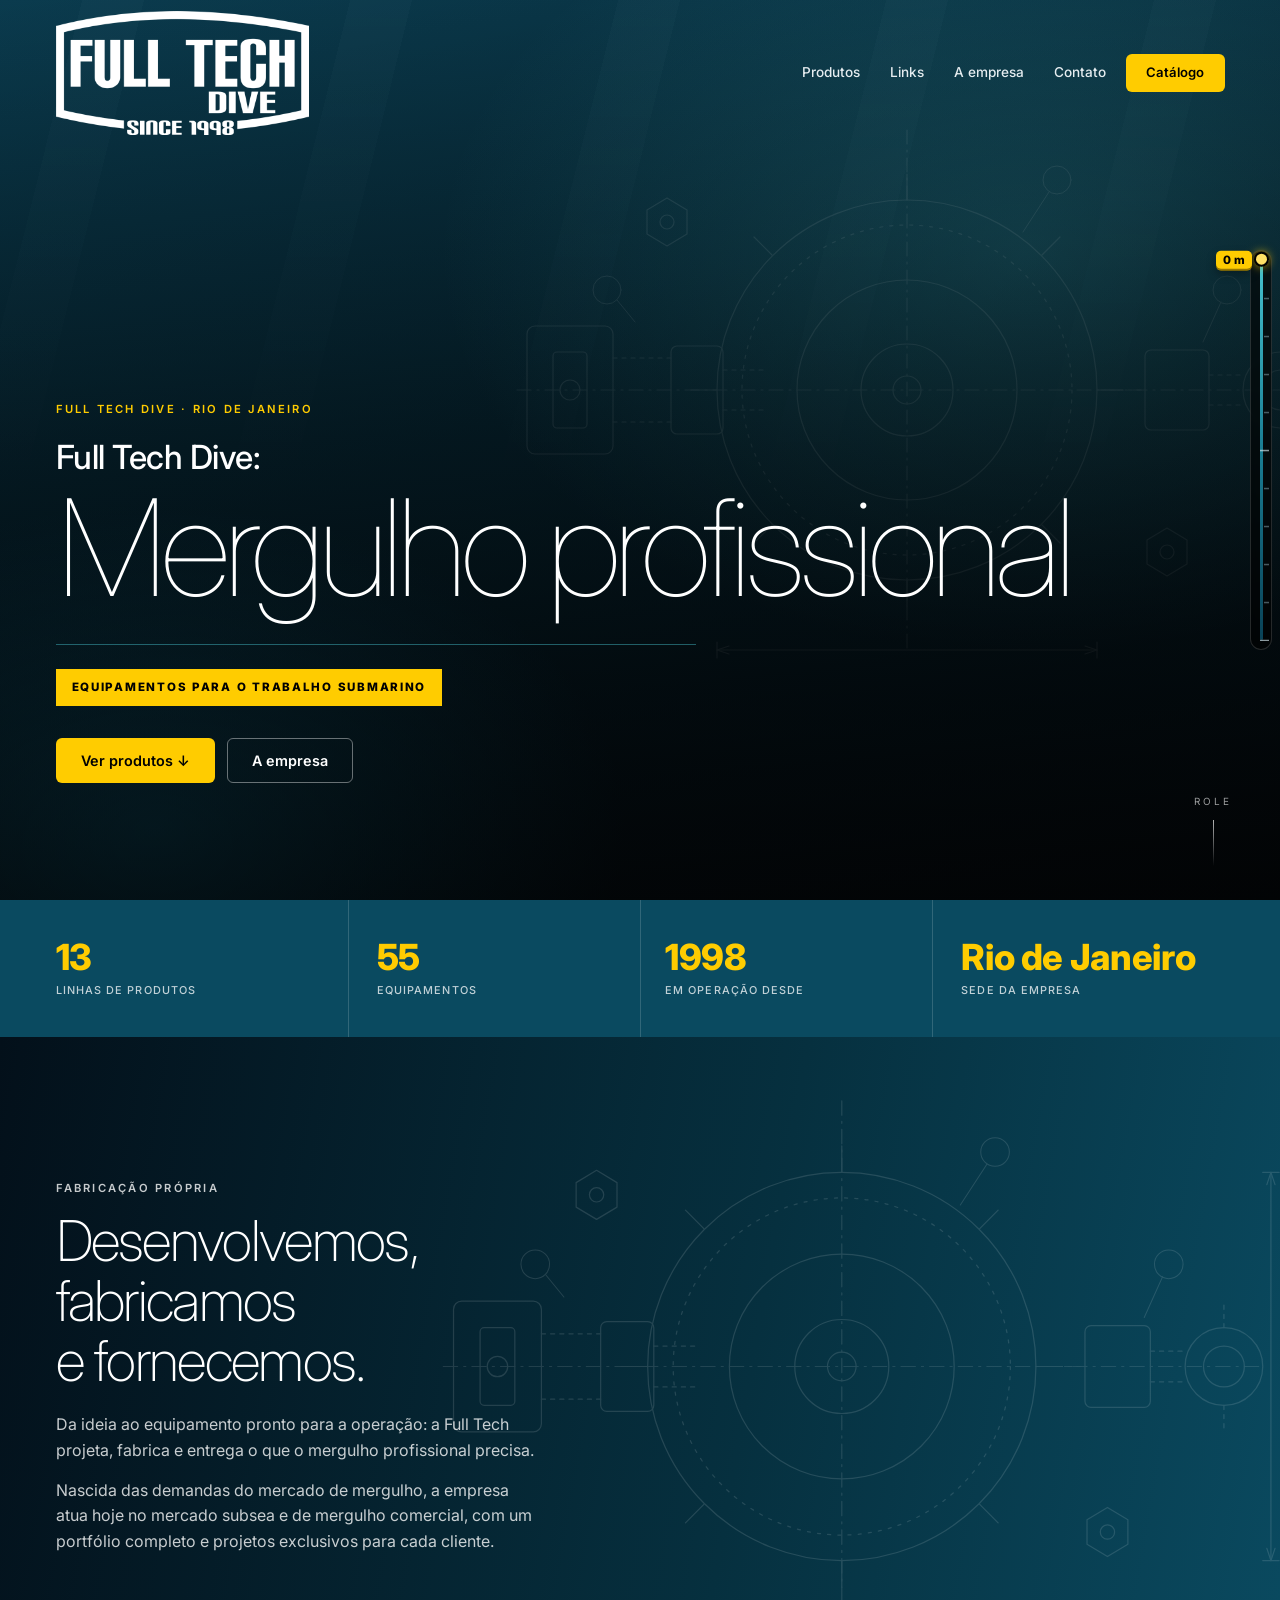
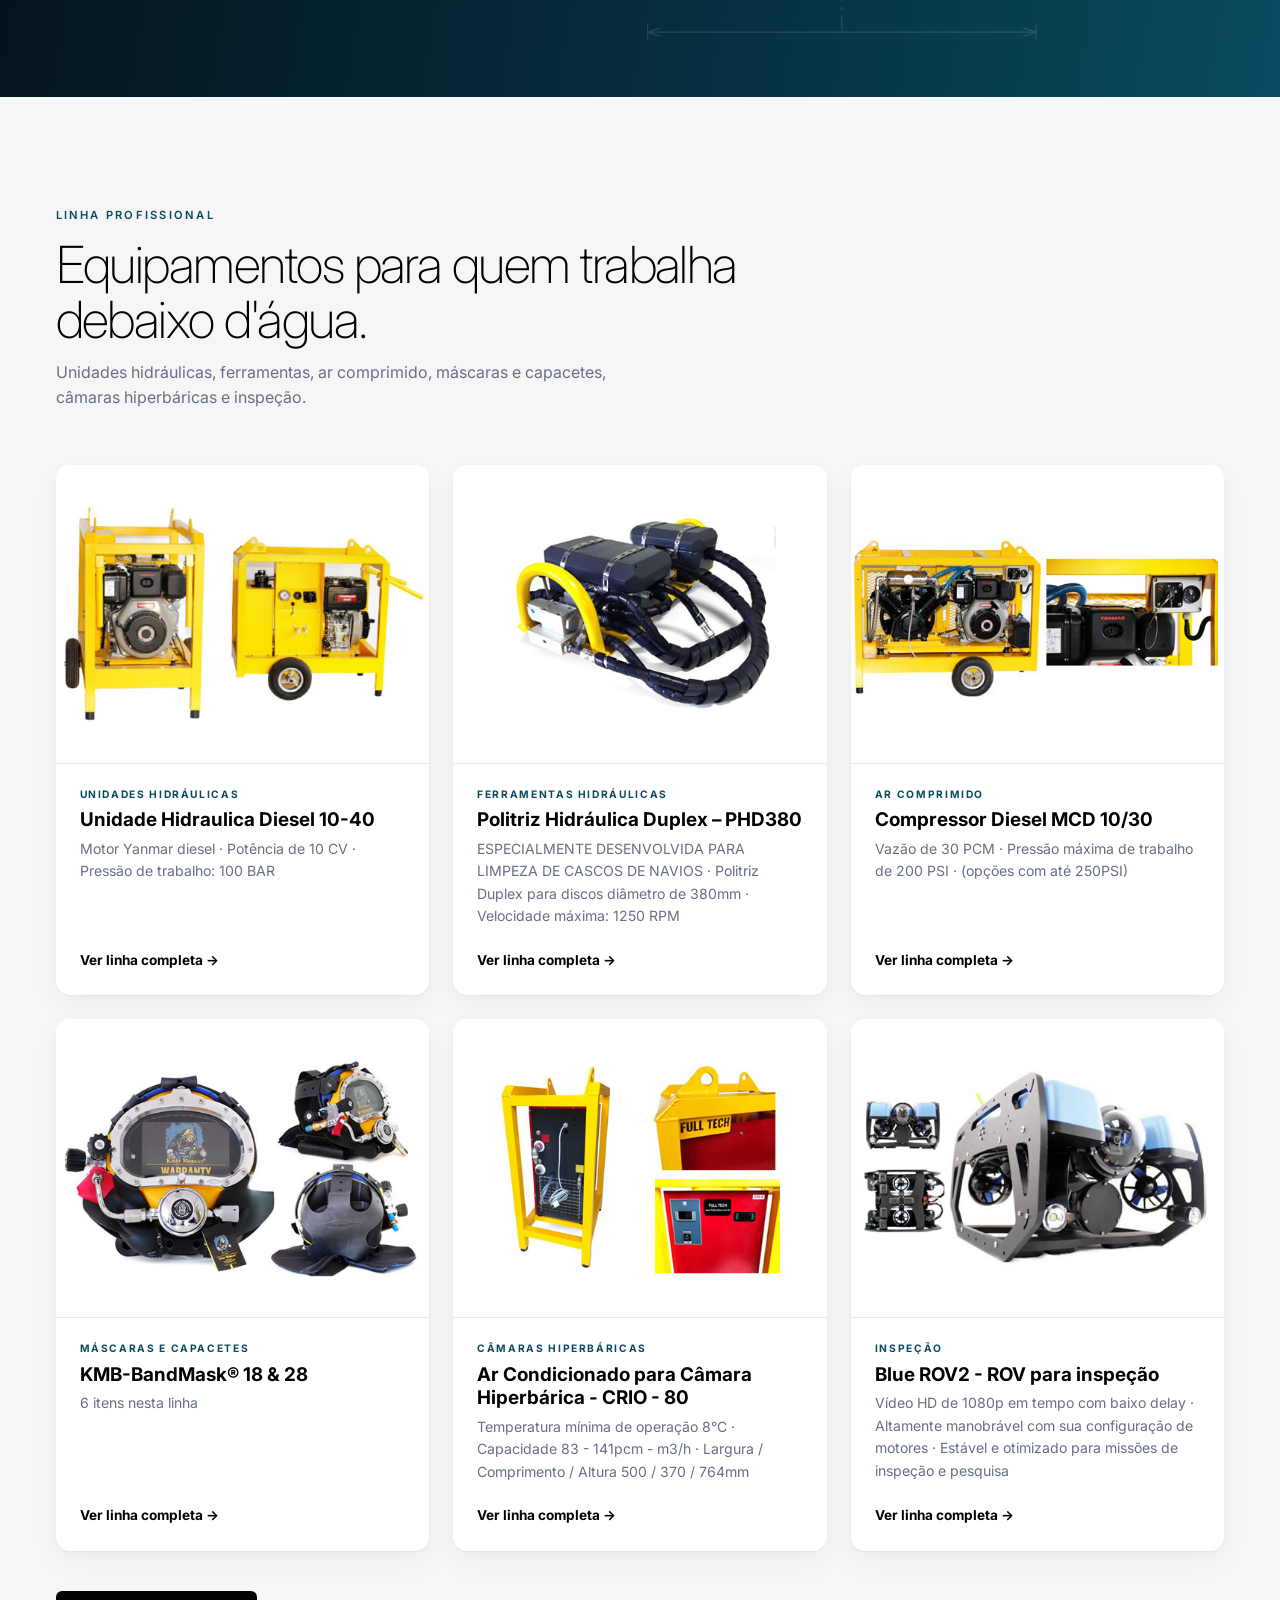
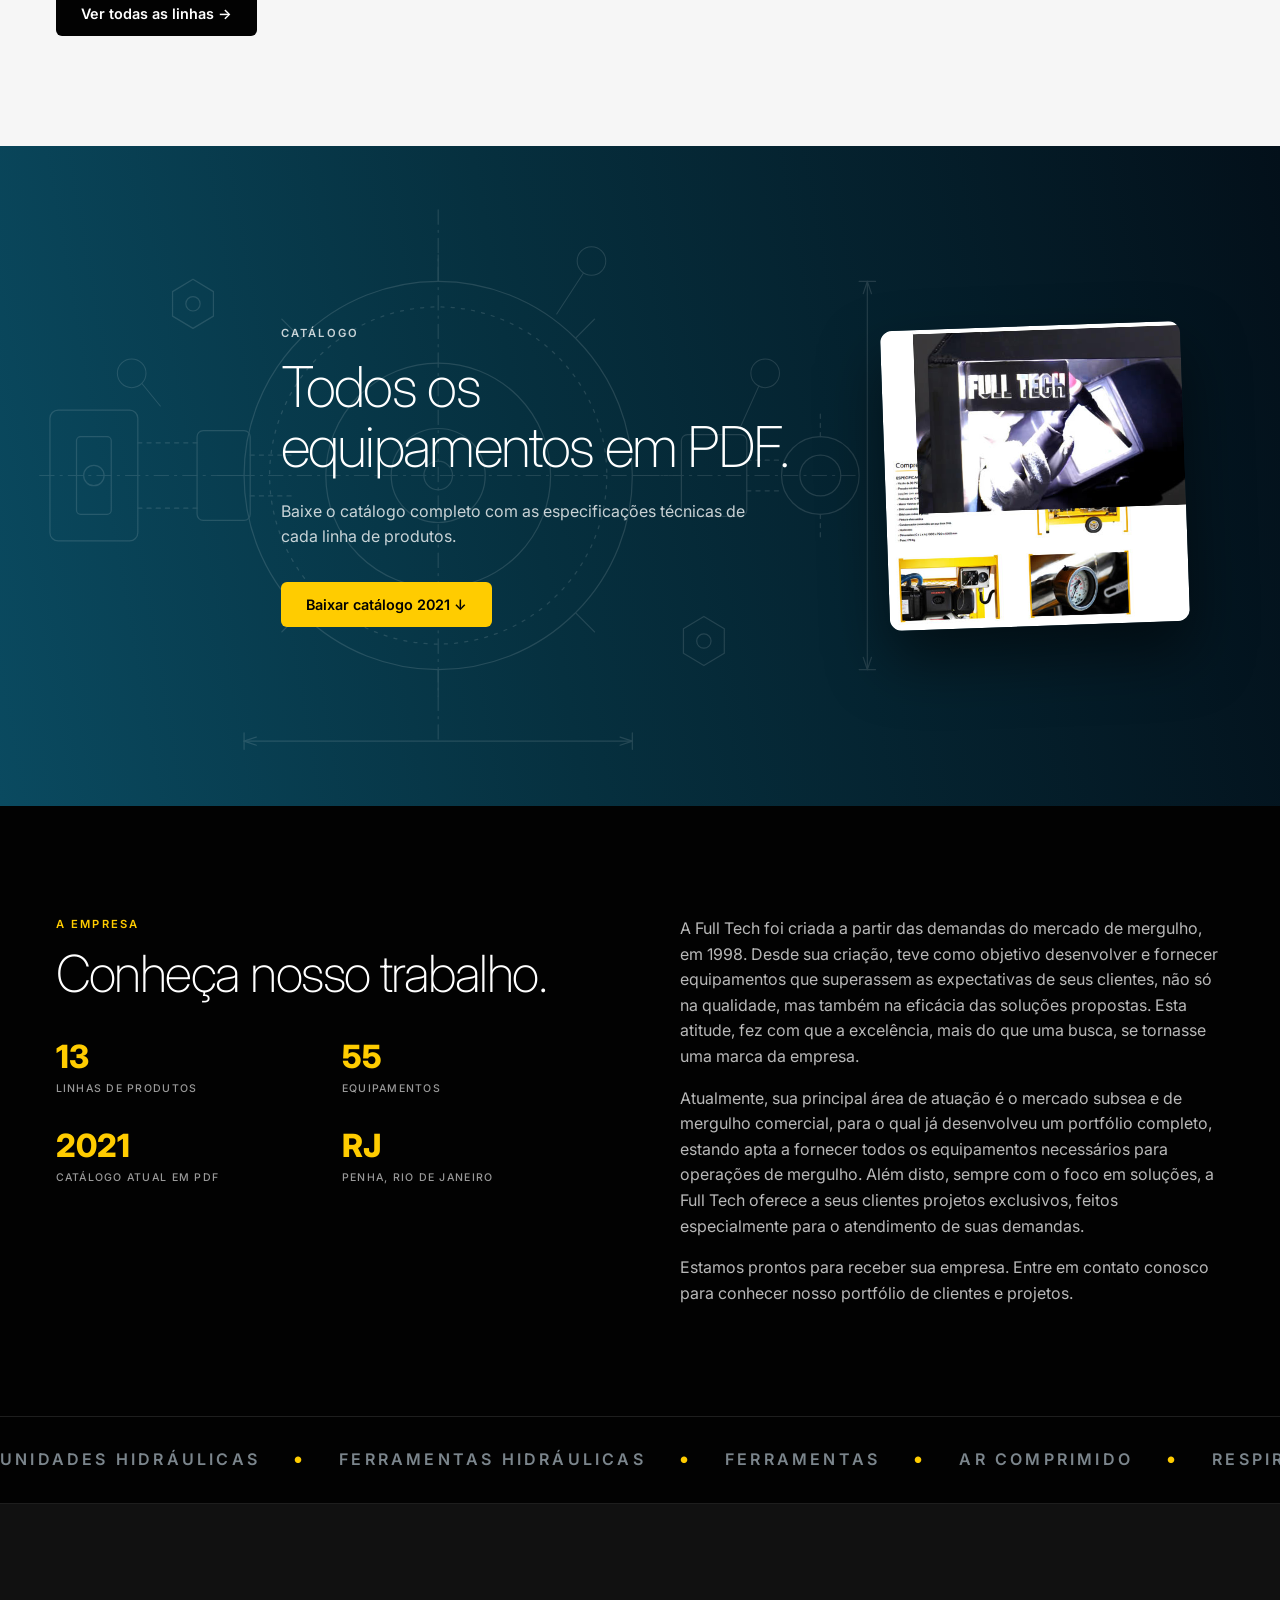
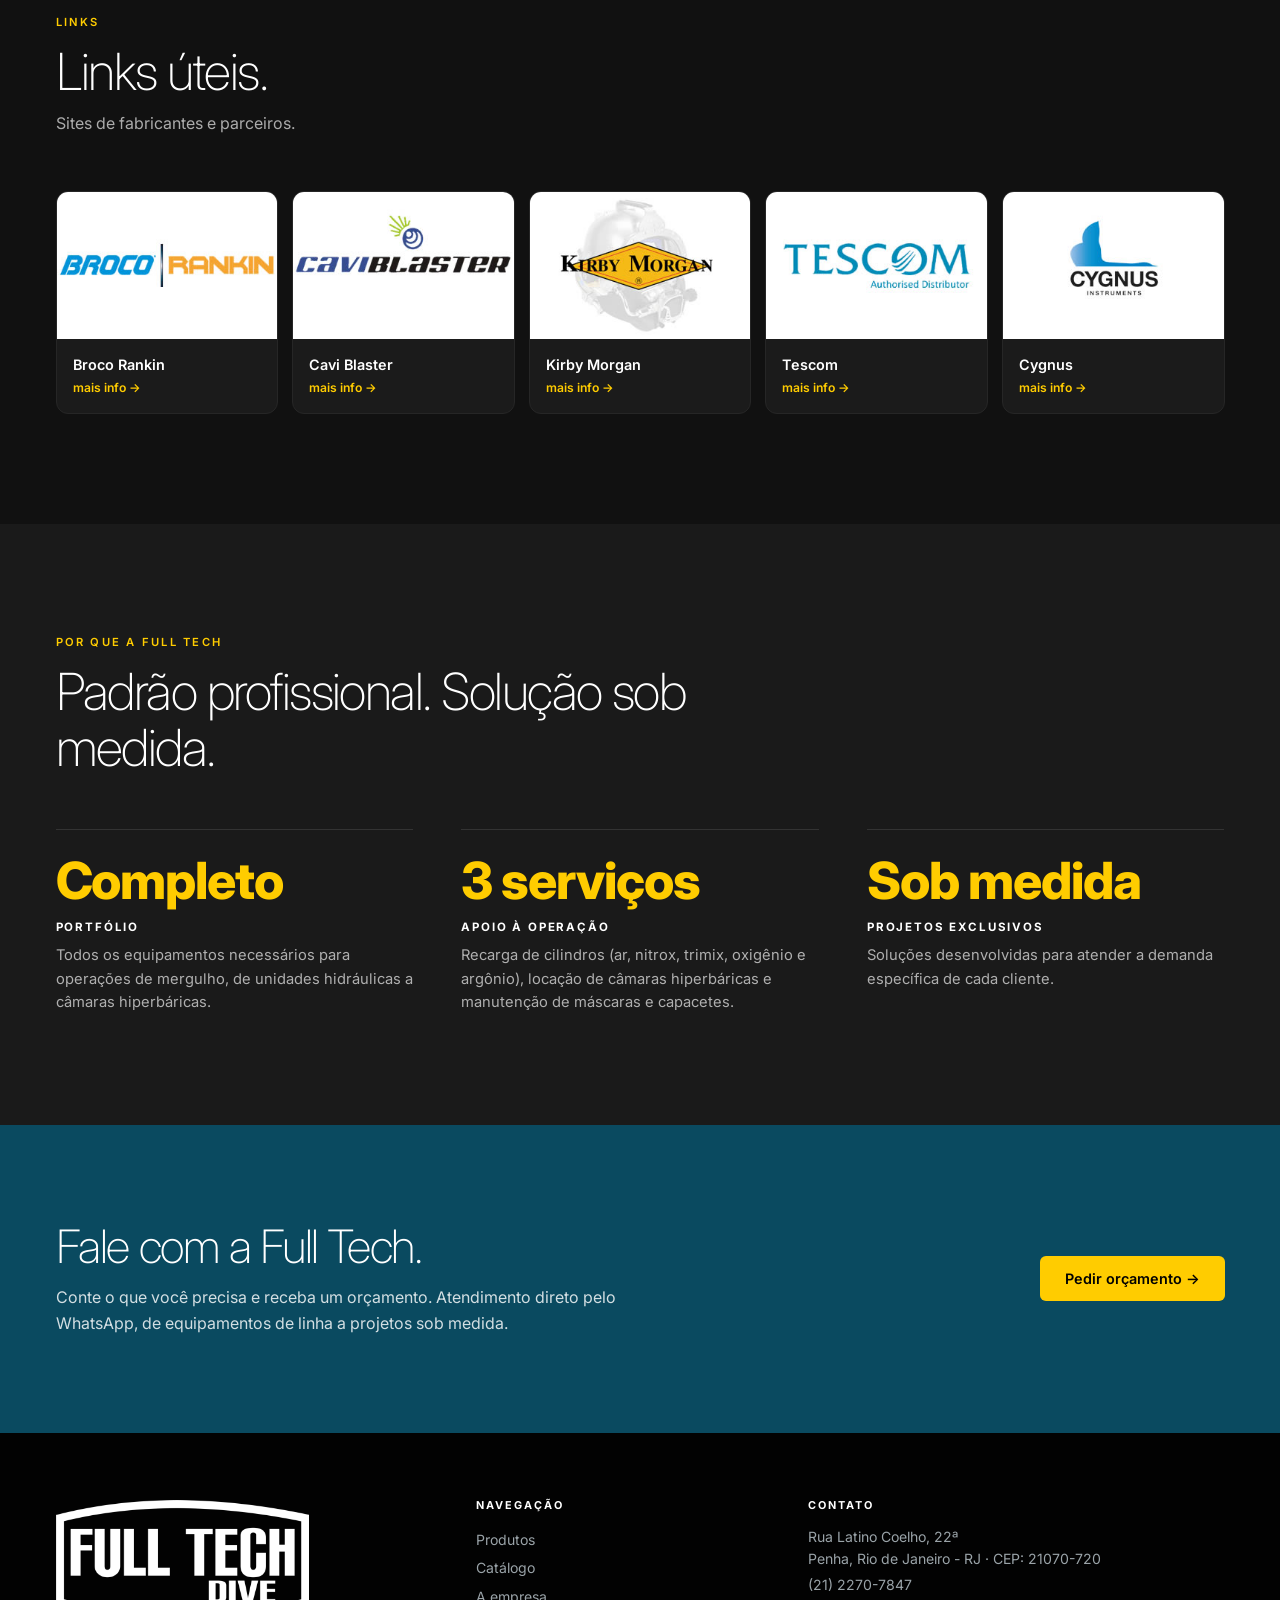
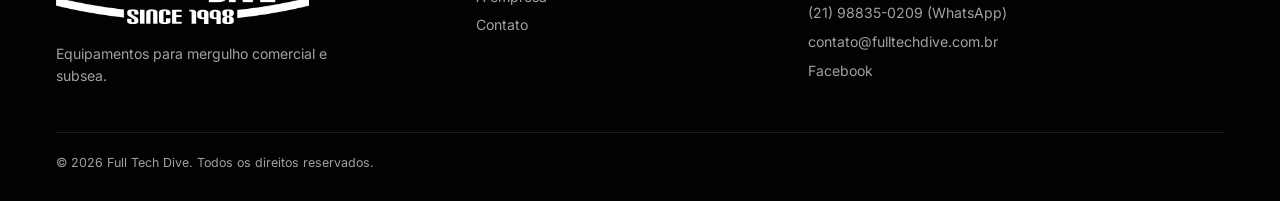
==== index.html @ 2d885dbe "Logo maior no celular e textos da empresa fiéis ao site original Co-Authored-By: Claude Sonnet 5.5 <" ====
<!doctype html>
<html lang="pt-BR">
<head>
<meta charset="utf-8">
<meta name="viewport" content="width=device-width, initial-scale=1">
<title>Full Tech Dive | Equipamentos para mergulho profissional</title>
<meta name="description" content="Full Tech Dive: desenvolvemos, fabricamos e fornecemos equipamentos para mergulho comercial e subsea. Unidades hidráulicas, câmaras hiperbáricas, máscaras, capacetes e mais. Rio de Janeiro.">
<link rel="icon" href="assets/img/favicon.ico">
<link rel="preconnect" href="https://fonts.googleapis.com">
<link rel="preconnect" href="https://fonts.gstatic.com" crossorigin>
<link href="https://fonts.googleapis.com/css2?family=Barlow+Condensed:wght@800&family=Inter:wght@100;200;400;500;600;700;800&display=swap" rel="stylesheet">
<link rel="stylesheet" href="assets/home2.css?v=6">
</head>
<body>

<header class="nav">
  <div class="container nav__in">
    <a class="logo" href="index.html" aria-label="Full Tech Dive - início">
      <img class="logo__img" src="assets/img/site/logo.png?v=2" alt="Full Tech Dive" width="800" height="392">
    </a>
    <nav class="nav__links" aria-label="Principal">
      <a href="produtos.html">Produtos</a>
      <a href="#links">Links</a>
      <a href="#empresa">A empresa</a>
      <a href="contato.html">Contato</a>
    </nav>
    <div class="nav__act">
      <a class="btn btn--y" href="catalogos.html">Catálogo</a>
      <button class="burger" aria-label="Abrir menu" aria-expanded="false" aria-controls="menu"><span></span><span></span><span></span></button>
    </div>
  </div>
  <nav class="nav__menu" id="menu" aria-label="Menu">
    <a href="produtos.html">Produtos</a>
    <a href="#links">Links</a>
    <a href="#empresa">A empresa</a>
    <a href="contato.html">Contato</a>
  </nav>
</header>

<main>
  <!-- HERO. Para usar foto ou vídeo: colocar <video>/<img> com class="hero__media" dentro de .hero__bg -->
  <section class="hero">
    <div class="hero__bg"></div>
    <div class="hero__ov"></div>
    <div class="hero__c">
      <p class="eyebrow">Full Tech Dive · Rio de Janeiro</p>
      <h1><span class="h1-a">Full Tech Dive:</span><span class="h1-b">Mergulho profissional</span></h1>
      <hr class="hero__rule">
      <p class="tagline">Equipamentos para o trabalho submarino</p>
      <div class="hero__btns">
        <a class="btn btn--y" href="#produtos">Ver produtos ↓</a>
        <a class="btn btn--o" href="#empresa">A empresa</a>
      </div>
    </div>
    <div class="hero__scroll" aria-hidden="true">ROLE</div>
  </section>

  <!-- NÚMEROS -->
  <div class="stats">
    <ul class="container stats__g">
      <li><strong data-fact="cats">13</strong><span>Linhas de produtos</span></li>
      <li><strong data-fact="prods">55</strong><span>Equipamentos</span></li>
      <li><strong>1998</strong><span>Em operação desde</span></li>
      <li><strong>Rio de Janeiro</strong><span>Sede da empresa</span></li>
    </ul>
  </div>

  <!-- FABRICAÇÃO PRÓPRIA -->
  <section class="feat">
    <div class="feat__bg"></div>
    <div class="container">
      <div class="feat__in">
        <p class="eyebrow eyebrow--y">Fabricação própria</p>
        <h2 class="big">Desenvolvemos, fabricamos e fornecemos.</h2>
        <p>Da ideia ao equipamento pronto para a operação: a Full Tech projeta, fabrica e entrega o que o mergulho profissional precisa.</p>
        <p>Nascida das demandas do mercado de mergulho, a empresa atua hoje no mercado subsea e de mergulho comercial, com um portfólio completo e projetos exclusivos para cada cliente.</p>
      </div>
    </div>
  </section>

  <!-- PRODUTOS -->
  <section class="sec" id="produtos">
    <div class="container">
      <header class="s-head">
        <p class="eyebrow">Linha profissional</p>
        <h2>Equipamentos para quem trabalha debaixo d'água.</h2>
        <p class="s-sub">Unidades hidráulicas, ferramentas, ar comprimido, máscaras e capacetes, câmaras hiperbáricas e inspeção.</p>
      </header>
      <ul class="p-grid" id="p-grid"></ul>
      <p class="p-more"><a class="btn btn--dark" href="produtos.html">Ver todas as linhas →</a></p>
    </div>
  </section>

  <!-- CATÁLOGOS -->
  <section class="feat feat--r feat--cat">
    <div class="feat__bg"></div>
    <div class="container">
      <div class="feat__in">
        <p class="eyebrow eyebrow--y">Catálogo</p>
        <h2 class="big">Todos os equipamentos em PDF.</h2>
        <p>Baixe o catálogo completo com as especificações técnicas de cada linha de produtos.</p>
        <div class="feat__btns">
          <a class="btn btn--y" href="catalogos.html" data-latest-doc data-label="Baixar catálogo">Baixar catálogo</a>
        </div>
      </div>
      <div class="feat__cover"><img src="assets/img/site/catalogoft.jpg" alt="Capa do catálogo Full Tech" loading="lazy"></div>
    </div>
  </section>

  <!-- EMPRESA -->
  <section class="sec dark" id="empresa">
    <div class="container about">
      <div>
        <p class="eyebrow eyebrow--y">A empresa</p>
        <h2>Conheça nosso trabalho.</h2>
        <div class="about__stats">
          <div><strong data-fact="cats">13</strong><span>Linhas de produtos</span></div>
          <div><strong data-fact="prods">55</strong><span>Equipamentos</span></div>
          <div><strong>2021</strong><span>Catálogo atual em PDF</span></div>
          <div><strong>RJ</strong><span>Penha, Rio de Janeiro</span></div>
        </div>
      </div>
      <div class="about__t">
        <p>A Full Tech foi criada a partir das demandas do mercado de mergulho, em 1998. Desde sua criação, teve como objetivo desenvolver e fornecer equipamentos que superassem as expectativas de seus clientes, não só na qualidade, mas também na eficácia das soluções propostas. Esta atitude, fez com que a excelência, mais do que uma busca, se tornasse uma marca da empresa.</p>
        <p>Atualmente, sua principal área de atuação é o mercado subsea e de mergulho comercial, para o qual já desenvolveu um portfólio completo, estando apta a fornecer todos os equipamentos necessários para operações de mergulho. Além disto, sempre com o foco em soluções, a Full Tech oferece a seus clientes projetos exclusivos, feitos especialmente para o atendimento de suas demandas.</p>
        <p>Estamos prontos para receber sua empresa. Entre em contato conosco para conhecer nosso portfólio de clientes e projetos.</p>
      </div>
    </div>
  </section>

  <section class="marq" id="marq" aria-hidden="true"></section>

  <!-- LINKS (como no site atual; trocar as imagens pelas logos quando o cliente enviar) -->
  <section class="sec s-brands" id="links">
    <div class="container">
      <header class="s-head">
        <p class="eyebrow eyebrow--y">Links</p>
        <h2>Links úteis.</h2>
        <p class="s-sub">Sites de fabricantes e parceiros.</p>
      </header>
      <div class="brands">
        <a class="brand" href="https://www.broco-rankin.com/" target="_blank" rel="noopener"><img src="assets/img/site/links02.jpg" alt="" loading="lazy"><span>Broco Rankin</span><small>mais info →</small></a>
        <a class="brand" href="https://pt.caviblaster.com/" target="_blank" rel="noopener"><img src="assets/img/site/links05.jpg" alt="" loading="lazy"><span>Cavi Blaster</span><small>mais info →</small></a>
        <a class="brand" href="http://www.kirbymorgan.com/products/helmets" target="_blank" rel="noopener"><img src="assets/img/site/links01.jpg" alt="" loading="lazy"><span>Kirby Morgan</span><small>mais info →</small></a>
        <a class="brand" href="https://www.emerson.com/en-us/catalog/valves-actuators-regulators/regulators" target="_blank" rel="noopener"><img src="assets/img/site/links04.jpg" alt="" loading="lazy"><span>Tescom</span><small>mais info →</small></a>
        <a class="brand" href="https://www.cygnus-instruments.com/us/" target="_blank" rel="noopener"><img src="assets/img/site/links03.jpg" alt="" loading="lazy"><span>Cygnus</span><small>mais info →</small></a>
      </div>
    </div>
  </section>
  <!-- POR QUE -->
  <section class="sec s-why">
    <div class="container">
      <header class="s-head">
        <p class="eyebrow eyebrow--y">Por que a Full Tech</p>
        <h2>Padrão profissional. Solução sob medida.</h2>
      </header>
      <ul class="why">
        <li><strong>Completo</strong><h3>Portfólio</h3><p>Todos os equipamentos necessários para operações de mergulho, de unidades hidráulicas a câmaras hiperbáricas.</p></li>
        <li><strong>3 serviços</strong><h3>Apoio à operação</h3><p>Recarga de cilindros (ar, nitrox, trimix, oxigênio e argônio), locação de câmaras hiperbáricas e manutenção de máscaras e capacetes.</p></li>
        <li><strong>Sob medida</strong><h3>Projetos exclusivos</h3><p>Soluções desenvolvidas para atender a demanda específica de cada cliente.</p></li>
      </ul>
    </div>
  </section>

  <!-- CHAMADA FINAL -->
  <section class="s-cta">
    <div class="container cta">
      <div>
        <h2>Fale com a Full Tech.</h2>
        <p>Conte o que você precisa e receba um orçamento. Atendimento direto pelo WhatsApp, de equipamentos de linha a projetos sob medida.</p>
      </div>
      <a class="btn btn--y" href="https://wa.me/5521988350209?text=Ol%C3%A1!%20Vim%20pelo%20site%20da%20Full%20Tech%20Dive%20e%20gostaria%20de%20pedir%20um%20or%C3%A7amento." target="_blank" rel="noopener">Pedir orçamento →</a>
    </div>
  </section>
</main>

<footer class="footer">
  <div class="container">
    <div class="footer__g">
      <div>
        <a class="logo" href="index.html" aria-label="Full Tech Dive"><img class="logo__img logo__img--f" src="assets/img/site/logo_footer_02.png?v=2" alt="Full Tech Dive" width="800" height="392" loading="lazy"></a>
        <p style="margin-top:16px">Equipamentos para mergulho comercial e subsea.</p>
      </div>
      <div>
        <h4>Navegação</h4>
        <a href="produtos.html">Produtos</a>
        <a href="catalogos.html">Catálogo</a>
        <a href="#empresa">A empresa</a>
        <a href="contato.html">Contato</a>
      </div>
      <div>
        <h4>Contato</h4>
        <p>Rua Latino Coelho, 22ª<br>Penha, Rio de Janeiro - RJ · CEP: 21070-720</p>
        <a href="tel:+552122707847">(21) 2270-7847</a>
        <a href="tel:+5521988350209">(21) 98835-0209 (WhatsApp)</a>
        <a href="mailto:contato@fulltechdive.com.br">contato@fulltechdive.com.br</a>
        <a href="https://www.facebook.com/fulltechdive/" target="_blank" rel="noopener">Facebook</a>
      </div>
    </div>
    <div class="footer__c">© <span id="ano"></span> Full Tech Dive. Todos os direitos reservados.</div>
  </div>
</footer>

<script src="assets/data/products.js"></script>
<script src="assets/data/catalogos.js"></script>
<script src="assets/home2.js?v=6"></script>
</body>
</html>
---- assets/home2.css ----
﻿/* Home no estilo DiveSystem: Inter única, hero enorme e fino, blocos largos, cartões de produto.
   Autônomo: não depende de style.css nem home.css. */
:root{
  --black:#020202; --ink:#111; --panel:#1a1a1a; --bg:#f6f6f6; --white:#fff;
  --yellow:#ffcc00; --petrol:#0a4a60; --petrol-d:#073447; --aqua:#46c2cf;
  --text:#222; --muted:#667085; --line:#e4e6ea;
  --f:'Inter',system-ui,-apple-system,sans-serif;
  --f-head:'Barlow Condensed',system-ui,sans-serif;
  --pad:48px;
}
*{box-sizing:border-box;margin:0;padding:0}
html{scroll-behavior:smooth}
body{font-family:var(--f);background:var(--bg);color:var(--text);line-height:1.6;-webkit-font-smoothing:antialiased;overflow-x:hidden}
img{max-width:100%;display:block}
a{color:inherit}
ul{list-style:none}
.container{max-width:1265px;margin:0 auto;padding:0 var(--pad)}
@media (max-width:760px){:root{--pad:20px}}

.eyebrow{font-size:.7rem;font-weight:600;letter-spacing:.2em;text-transform:uppercase;color:var(--petrol)}
.on-dark .eyebrow,.eyebrow--y{color:var(--yellow)}

.btn{display:inline-flex;align-items:center;gap:.5em;padding:.8rem 1.5rem;border-radius:6px;font:600 .9rem var(--f);text-decoration:none;border:1px solid transparent;transition:background .2s,color .2s,transform .2s;cursor:pointer;line-height:1.2}
.btn--y{background:var(--yellow);color:var(--black)}
.btn--y:hover{background:#ffd940;transform:translateY(-1px)}
.btn--o{border-color:rgba(255,255,255,.4);color:#fff}
.btn--o:hover{background:#fff;color:var(--black)}
.btn--dark{background:var(--black);color:#fff}
.btn--dark:hover{background:#222}

/* ---------- logo original (arquivo do site atual) ---------- */
.logo{display:inline-flex;flex:none}
.logo__img{height:clamp(84px,25vw,112px);width:auto}
.logo__img--f{height:96px;width:auto;filter:none}

/* ---------- navegação fixa ---------- */
.nav{position:fixed;inset:0 0 auto 0;z-index:60;transition:background .3s,box-shadow .3s}
.nav.solid,.nav.open{background:rgba(2,2,2,.9);backdrop-filter:blur(12px);box-shadow:0 1px 0 rgba(255,255,255,.08)}
.nav__in{height:118px;display:flex;align-items:center;gap:10px}
.nav__links{display:none;margin-left:auto;gap:30px}
.nav__links a{font-size:.85rem;font-weight:500;color:#e6edf0;text-decoration:none;transition:color .2s}
.nav__links a:hover{color:var(--yellow)}
.nav__act{margin-left:auto;display:flex;align-items:center;gap:8px}
.nav .btn{padding:.55rem .95rem;font-size:.82rem}
.burger{display:grid;gap:5px;width:42px;height:42px;place-content:center;background:none;border:0;cursor:pointer}
.burger span{width:22px;height:2px;background:#fff;transition:.25s}
.burger[aria-expanded="true"] span:nth-child(1){transform:translateY(7px) rotate(45deg)}
.burger[aria-expanded="true"] span:nth-child(2){opacity:0}
.burger[aria-expanded="true"] span:nth-child(3){transform:translateY(-7px) rotate(-45deg)}
.nav__menu{display:none;flex-direction:column;padding:6px var(--pad) 20px;border-top:1px solid rgba(255,255,255,.08)}
.nav.open .nav__menu{display:flex}
.nav__menu a{padding:15px 0;font-size:1rem;font-weight:500;color:#fff;text-decoration:none;border-bottom:1px solid rgba(255,255,255,.08)}
@media (min-width:900px){
  .nav__links{display:flex}
  .nav__act{margin-left:0}
  .burger,.nav__menu{display:none!important}
}

/* ---------- hero ---------- */
.hero{position:relative;min-height:max(640px,100svh);display:flex;align-items:flex-end;color:#fff;overflow:hidden;background:#020a10}
.hero__bg{position:absolute;inset:0;
  background:
    radial-gradient(900px 620px at 80% 28%,rgba(70,194,207,.24),transparent 65%),
    radial-gradient(760px 520px at 12% 92%,rgba(10,74,96,.6),transparent 62%),
    linear-gradient(175deg,#0b3e52 0%,#05222e 46%,#020a10 100%)}
.hero__bg::before{content:"";position:absolute;inset:-10% -20% 20% -20%;opacity:.55;
  background:repeating-linear-gradient(104deg,transparent 0 90px,rgba(170,235,245,.06) 90px 150px,transparent 150px 260px);
  -webkit-mask:linear-gradient(180deg,#000,transparent 80%);mask:linear-gradient(180deg,#000,transparent 80%)}
.hero__bg::after{content:"";position:absolute;right:-6%;top:10%;width:min(900px,90%);aspect-ratio:3/2;opacity:.1;background:url(img/blueprint.svg) no-repeat center/contain}
.hero__ov{position:absolute;inset:0;background:linear-gradient(170deg,rgba(2,2,2,.05) 0%,rgba(2,2,2,.25) 35%,rgba(2,2,2,.78) 100%)}
.hero__c{position:relative;z-index:2;width:100%;max-width:1265px;margin:0 auto;padding:186px var(--pad) clamp(70px,13vh,130px)}
.hero .eyebrow{color:var(--yellow);margin-bottom:22px}
.hero h1{font-weight:400;color:#fff;line-height:1}
.h1-a{display:block;font-size:clamp(1.3rem,2.6vw,2.1rem);font-weight:500;letter-spacing:-.015em;margin-bottom:.5rem}
.h1-b{display:block;font-size:clamp(3.1rem,min(10.6vw,18vh),8.4rem);font-weight:100;letter-spacing:-.045em;line-height:.98;text-wrap:balance}
.hero__rule{border:0;border-top:1px solid rgba(70,194,207,.45);margin:30px 0 0;max-width:640px}
.tagline{display:inline-block;margin:24px 0 32px;background:var(--yellow);color:var(--black);font-weight:800;font-size:.72rem;letter-spacing:.15em;text-transform:uppercase;padding:.6rem 1rem}
.hero__btns{display:flex;flex-wrap:wrap;gap:12px}
.hero__scroll{position:absolute;z-index:2;right:var(--pad);bottom:34px;display:none;flex-direction:column;align-items:center;gap:10px;font-size:.62rem;letter-spacing:.3em;color:rgba(255,255,255,.6)}
.hero__scroll::after{content:"";width:1px;height:46px;background:linear-gradient(180deg,rgba(255,255,255,.7),transparent)}
@media (min-width:900px){.hero__scroll{display:flex}}

/* ---------- faixa de números ---------- */
.stats{background:var(--petrol);color:#fff}
.stats__g{display:grid;grid-template-columns:repeat(2,1fr)}
.stats li{padding:30px 0 30px 24px;border-left:1px solid rgba(255,255,255,.16)}
.stats li:first-child,.stats li:nth-child(3){border-left:0;padding-left:0}
.stats strong{display:block;font-size:clamp(1.7rem,3vw,2.25rem);font-weight:800;line-height:1.1;color:var(--yellow);letter-spacing:-.01em}
.stats span{display:block;margin-top:4px;font-size:.68rem;font-weight:500;letter-spacing:.1em;text-transform:uppercase;color:rgba(255,255,255,.75)}
@media (min-width:760px){
  .stats__g{grid-template-columns:repeat(4,1fr)}
  .stats li:nth-child(3){border-left:1px solid rgba(255,255,255,.16);padding-left:24px}
  .stats li{padding:38px 0 38px 28px}
}

/* ---------- blocos largos ---------- */
.feat{position:relative;min-height:660px;display:flex;align-items:center;color:#fff;background:#04141c;overflow:hidden}
.feat__bg{position:absolute;inset:0;background:linear-gradient(100deg,#03101a 0%,#06303f 58%,#0a4a60 100%)}
.feat__bg::after{content:"";position:absolute;inset:0;opacity:.12;background:url(img/blueprint.svg) no-repeat right -6% center/min(920px,86%)}
.feat--r .feat__bg{background:linear-gradient(260deg,#03101a 0%,#06303f 58%,#0a4a60 100%)}
.feat--r .feat__bg::after{background-position:left -6% center}
.feat .container{position:relative;z-index:1;width:100%}
.feat__in{max-width:560px}
.feat--r .feat__in{margin-left:auto}
.big{font-size:clamp(2rem,4.4vw,3.6rem);font-weight:200;letter-spacing:-.03em;line-height:1.06;margin:14px 0 22px;text-wrap:balance}
.feat p{color:rgba(255,255,255,.78);max-width:480px}
.feat p+p{margin-top:14px}
.feat__note{margin-top:28px;font-size:.95rem;font-weight:600;color:#fff!important}
.feat__btns{display:flex;flex-wrap:wrap;gap:12px;margin-top:32px}
.feat--cat .container{display:grid;gap:44px;align-items:center}
.feat__cover{max-width:300px;border-radius:12px;overflow:hidden;box-shadow:0 30px 60px rgba(0,0,0,.5);transform:rotate(-2deg)}
.feat__cover img{width:100%;aspect-ratio:1;object-fit:cover}
@media (min-width:900px){.feat--cat .container{grid-template-columns:1fr auto}.feat--cat .feat__cover{order:2;margin-right:40px}}
@media (max-width:760px){.feat{min-height:520px;padding:70px 0}}

/* ---------- produtos ---------- */
.sec{padding:110px 0}
.s-head{max-width:760px;margin-bottom:54px}
.s-head h2{font-size:clamp(2rem,4vw,3.2rem);font-weight:200;letter-spacing:-.03em;line-height:1.08;color:var(--black);margin:12px 0}
.s-sub{color:var(--muted);max-width:60ch}
.p-grid{display:grid;grid-template-columns:1fr;gap:22px}
.p-card{background:#fff;border-radius:14px;overflow:hidden;box-shadow:0 1px 2px rgba(0,0,0,.05),0 12px 30px rgba(0,0,0,.04);transition:box-shadow .3s,transform .3s}
.p-card:hover{transform:translateY(-4px);box-shadow:0 1px 2px rgba(0,0,0,.06),0 22px 44px rgba(0,0,0,.12)}
.p-card a{display:flex;flex-direction:column;height:100%;text-decoration:none}
.p-img{aspect-ratio:5/4;background:#fff;border-bottom:1px solid var(--line);overflow:hidden}
.p-img img{width:100%;height:100%;object-fit:contain;transition:transform .6s}
.p-card:hover .p-img img{transform:scale(1.05)}
.p-body{display:flex;flex-direction:column;gap:6px;flex:1;padding:22px 24px 24px}
.p-tag{font-size:.64rem;font-weight:700;letter-spacing:.16em;text-transform:uppercase;color:var(--petrol)}
.p-name{font-size:1.18rem;font-weight:700;line-height:1.25;color:var(--black)}
.p-desc{font-size:.88rem;color:var(--muted)}
.p-cta{margin-top:auto;padding-top:16px;font-size:.85rem;font-weight:700;color:var(--black)}
.p-more{margin-top:40px}
@media (min-width:640px){.p-grid{grid-template-columns:repeat(2,1fr)}}
@media (min-width:980px){.p-grid{grid-template-columns:repeat(3,1fr);gap:24px}}
@media (max-width:760px){.sec{padding:76px 0}}

/* ---------- empresa (escuro) ---------- */
.dark{background:var(--black);color:#fff}
.about{display:grid;gap:44px}
.about h2{font-size:clamp(2rem,4vw,3.2rem);font-weight:200;letter-spacing:-.03em;line-height:1.08;margin-top:12px}
.about__t p{color:rgba(255,255,255,.72)}
.about__t p+p{margin-top:16px}
.about__stats{display:grid;grid-template-columns:1fr 1fr;gap:28px;margin-top:38px}
.about__stats strong{display:block;font-size:2rem;font-weight:800;color:var(--yellow);line-height:1.1}
.about__stats span{font-size:.66rem;font-weight:500;letter-spacing:.12em;text-transform:uppercase;color:rgba(255,255,255,.6)}
@media (min-width:900px){.about{grid-template-columns:1fr 1fr;gap:80px}}

.marq{background:var(--black);border-top:1px solid #1e1e1e;border-bottom:1px solid #1e1e1e;overflow:hidden;padding:30px 0;white-space:nowrap}
.marq__t{display:inline-flex;animation:marq 55s linear infinite}
.marq__t span{display:inline-flex;align-items:center;font-size:1rem;font-weight:600;letter-spacing:.2em;text-transform:uppercase;color:#7b858c}
.marq__t span::after{content:"●";margin:0 34px;color:var(--yellow);font-size:.55rem}
@keyframes marq{to{transform:translateX(-50%)}}

/* ---------- marcas ---------- */
.s-brands{background:#111;color:#fff}
.s-brands .s-head h2{color:#fff}
.s-brands .s-sub{color:rgba(255,255,255,.65)}
.brands{display:grid;grid-template-columns:repeat(2,1fr);gap:14px}
.brand{display:flex;flex-direction:column;border-radius:12px;overflow:hidden;background:#1b1b1b;text-decoration:none;border:1px solid #262626;transition:border-color .2s,transform .2s}
.brand:hover{border-color:var(--yellow);transform:translateY(-3px)}
.brand img{width:100%;aspect-ratio:3/2;object-fit:cover}
.brand span{padding:14px 16px 2px;font-size:.9rem;font-weight:600;color:#fff}
.brand small{padding:0 16px 16px;font-size:.76rem;font-weight:600;color:var(--yellow)}
@media (min-width:760px){.brands{grid-template-columns:repeat(3,1fr)}}
@media (min-width:1100px){.brands{grid-template-columns:repeat(5,1fr)}}

/* ---------- por que ---------- */
.s-why{background:var(--panel);color:#fff}
.s-why .s-head h2{color:#fff}
.why{display:grid;gap:34px}
.why li{border-top:1px solid #333;padding-top:24px}
.why strong{display:block;font-size:clamp(2.4rem,4vw,3.2rem);font-weight:800;color:var(--yellow);line-height:1.05;letter-spacing:-.02em}
.why h3{margin:10px 0 8px;font-size:.72rem;font-weight:700;letter-spacing:.16em;text-transform:uppercase;color:#fff}
.why p{font-size:.92rem;color:rgba(255,255,255,.65)}
@media (min-width:900px){.why{grid-template-columns:repeat(3,1fr);gap:48px}}

/* ---------- chamada final ---------- */
.s-cta{background:var(--petrol);color:#fff;padding:96px 0}
.cta{display:grid;gap:26px;align-items:center}
.cta h2{font-size:clamp(2rem,3.6vw,2.9rem);font-weight:200;letter-spacing:-.03em;line-height:1.1}
.cta p{margin-top:14px;color:rgba(255,255,255,.82);max-width:56ch}
@media (min-width:900px){.cta{grid-template-columns:1fr auto;gap:60px}}

/* ---------- rodapé ---------- */
.footer{background:var(--black);color:#9aa3a8;padding:64px 0 28px;font-size:.88rem}
.footer__g{display:grid;gap:34px}
.footer h4{font-size:.68rem;font-weight:700;letter-spacing:.18em;text-transform:uppercase;color:#fff;margin-bottom:12px}
.footer a{display:block;padding:3px 0;text-decoration:none;color:#9aa3a8;transition:color .2s}
.footer a:hover{color:var(--yellow)}
.footer p{max-width:34ch}
.footer__c{margin-top:44px;padding-top:20px;border-top:1px solid #1e1e1e;font-size:.78rem}
@media (min-width:760px){.footer__g{grid-template-columns:1.3fr 1fr 1.4fr}}

/* ---------- profundímetro ---------- */
.depth{position:fixed;right:8px;top:50%;transform:translateY(-50%);z-index:40;height:min(46vh,380px);width:22px;pointer-events:none}
.depth::before{content:"";position:absolute;inset:-10px 0;border-radius:999px;background:rgba(2,2,2,.62);border:1px solid rgba(255,255,255,.14);backdrop-filter:blur(3px)}
.depth__track{position:absolute;right:9px;top:0;bottom:0;width:3px;border-radius:3px;background:linear-gradient(180deg,#46c2cf,#1a7d93 50%,#0a4257)}
.depth__tick{position:absolute;right:3px;width:5px;height:1px;background:rgba(169,201,212,.65)}
.depth__tick--major{width:9px;background:#d6e8ee}
.depth__marker{position:absolute;right:20px;transform:translateY(-50%);padding:3px 7px;border-radius:5px;font-weight:800;font-size:.72rem;line-height:1.1;color:var(--black);white-space:nowrap;background:var(--yellow);box-shadow:0 2px 0 #9a7a00,0 5px 10px rgba(0,0,0,.35)}
.depth__marker::before{content:"";position:absolute;right:-15px;top:50%;width:11px;height:11px;margin-top:-5.5px;border-radius:50%;background:#ffe066;box-shadow:0 0 0 2px #020202,0 0 10px 2px rgba(255,204,0,.7)}
@media (max-width:759px){.depth{right:5px;height:min(40vh,320px)}}

/* ---------- bolhas do hero ---------- */
.bubble{position:absolute;bottom:-40px;border-radius:50%;border:1px solid rgba(170,235,245,.4);background:radial-gradient(circle at 30% 28%,rgba(255,255,255,.3),rgba(255,255,255,.04) 62%);opacity:0;pointer-events:none;animation:rise linear infinite}
@keyframes rise{0%{transform:translate(0,0);opacity:0}12%{opacity:.7}88%{opacity:.35}100%{transform:translate(var(--dx,0px),-110vh);opacity:0}}

@media (prefers-reduced-motion:reduce){
  html{scroll-behavior:auto}
  .bubble{display:none}
  .marq__t{animation:none;flex-wrap:wrap;white-space:normal}
  *{transition:none!important}
}

/* ---------- ajustes: logo maior, hero sem encostar na logo ---------- */
@media (min-width:900px){
  .nav__in{height:146px;gap:20px}
  .logo__img{height:124px}
  .nav .btn{padding:.65rem 1.2rem}
}
@media (max-width:760px){
  .hero{min-height:0}
  .hero__c{padding-top:150px;padding-bottom:64px}
  .h1-b{font-size:clamp(3.1rem,15vw,5rem)}
  .nav .btn{padding:.45rem .75rem;font-size:.78rem}
}
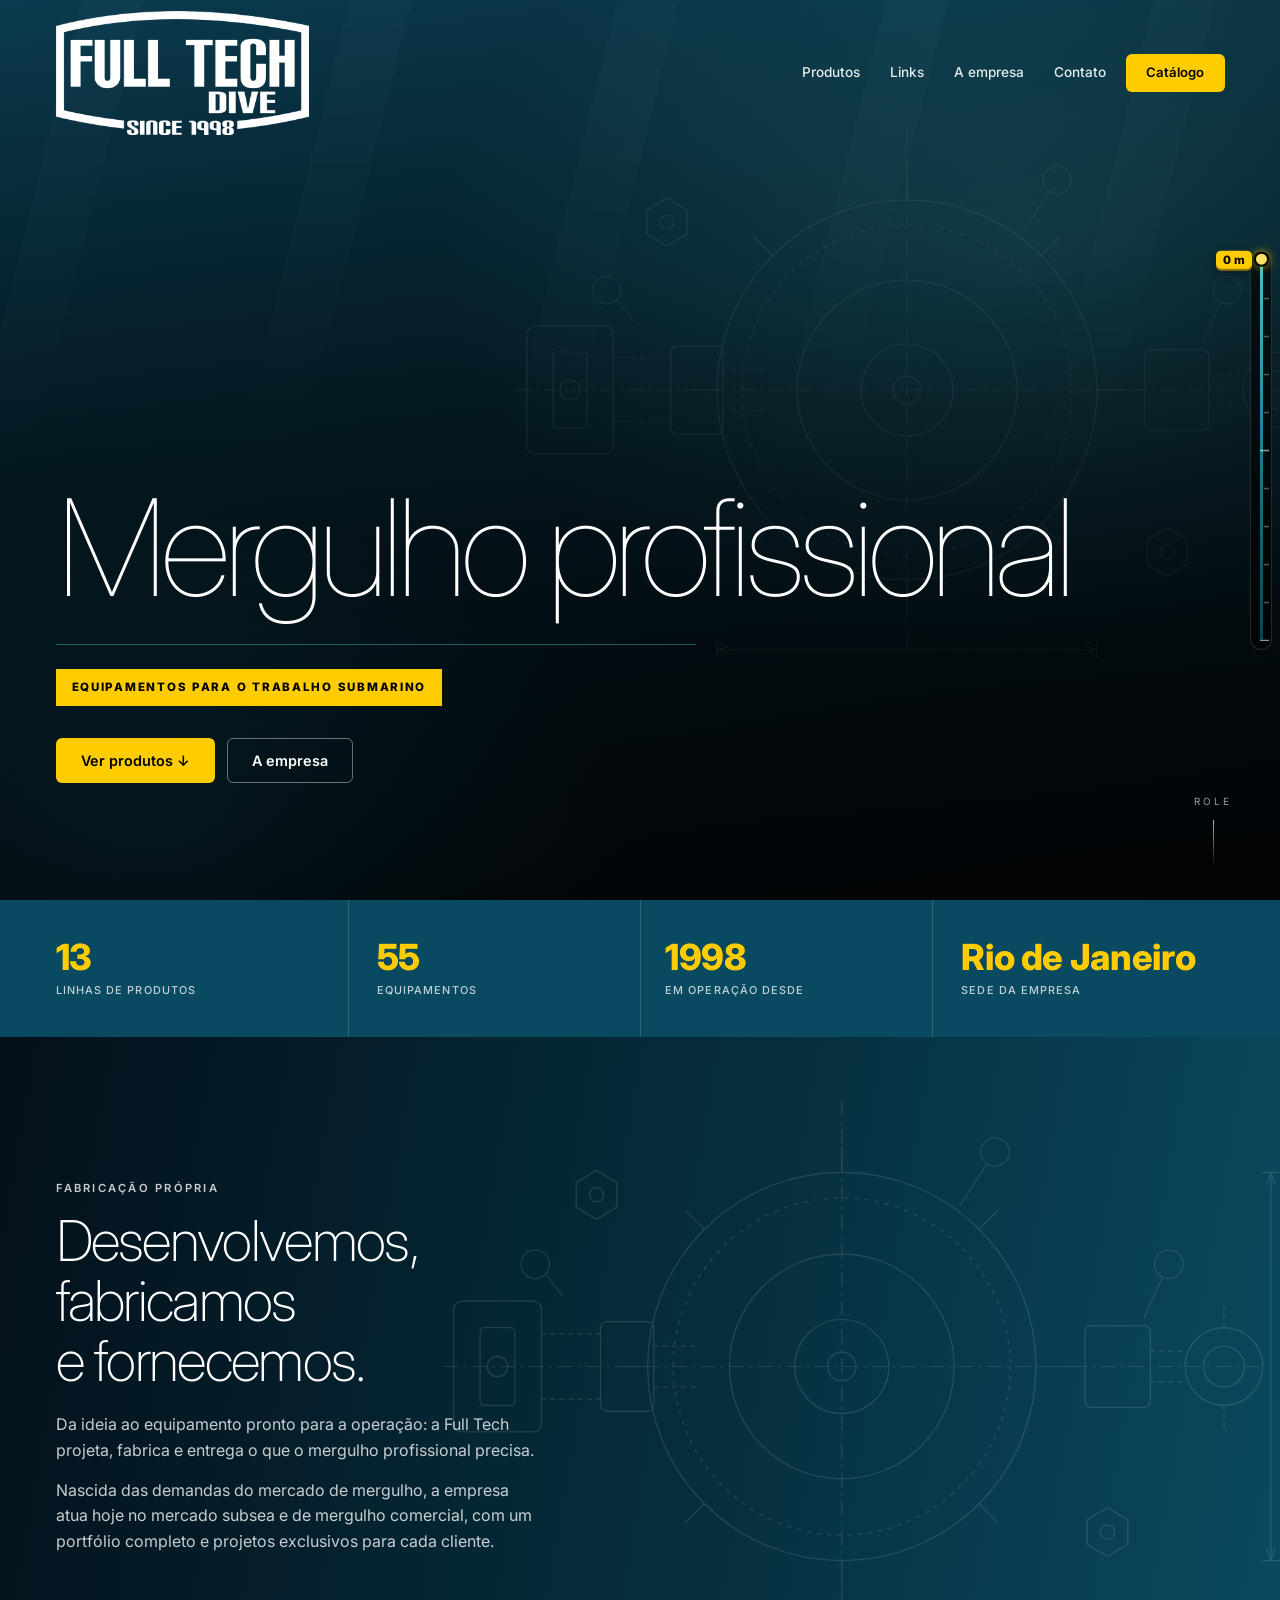
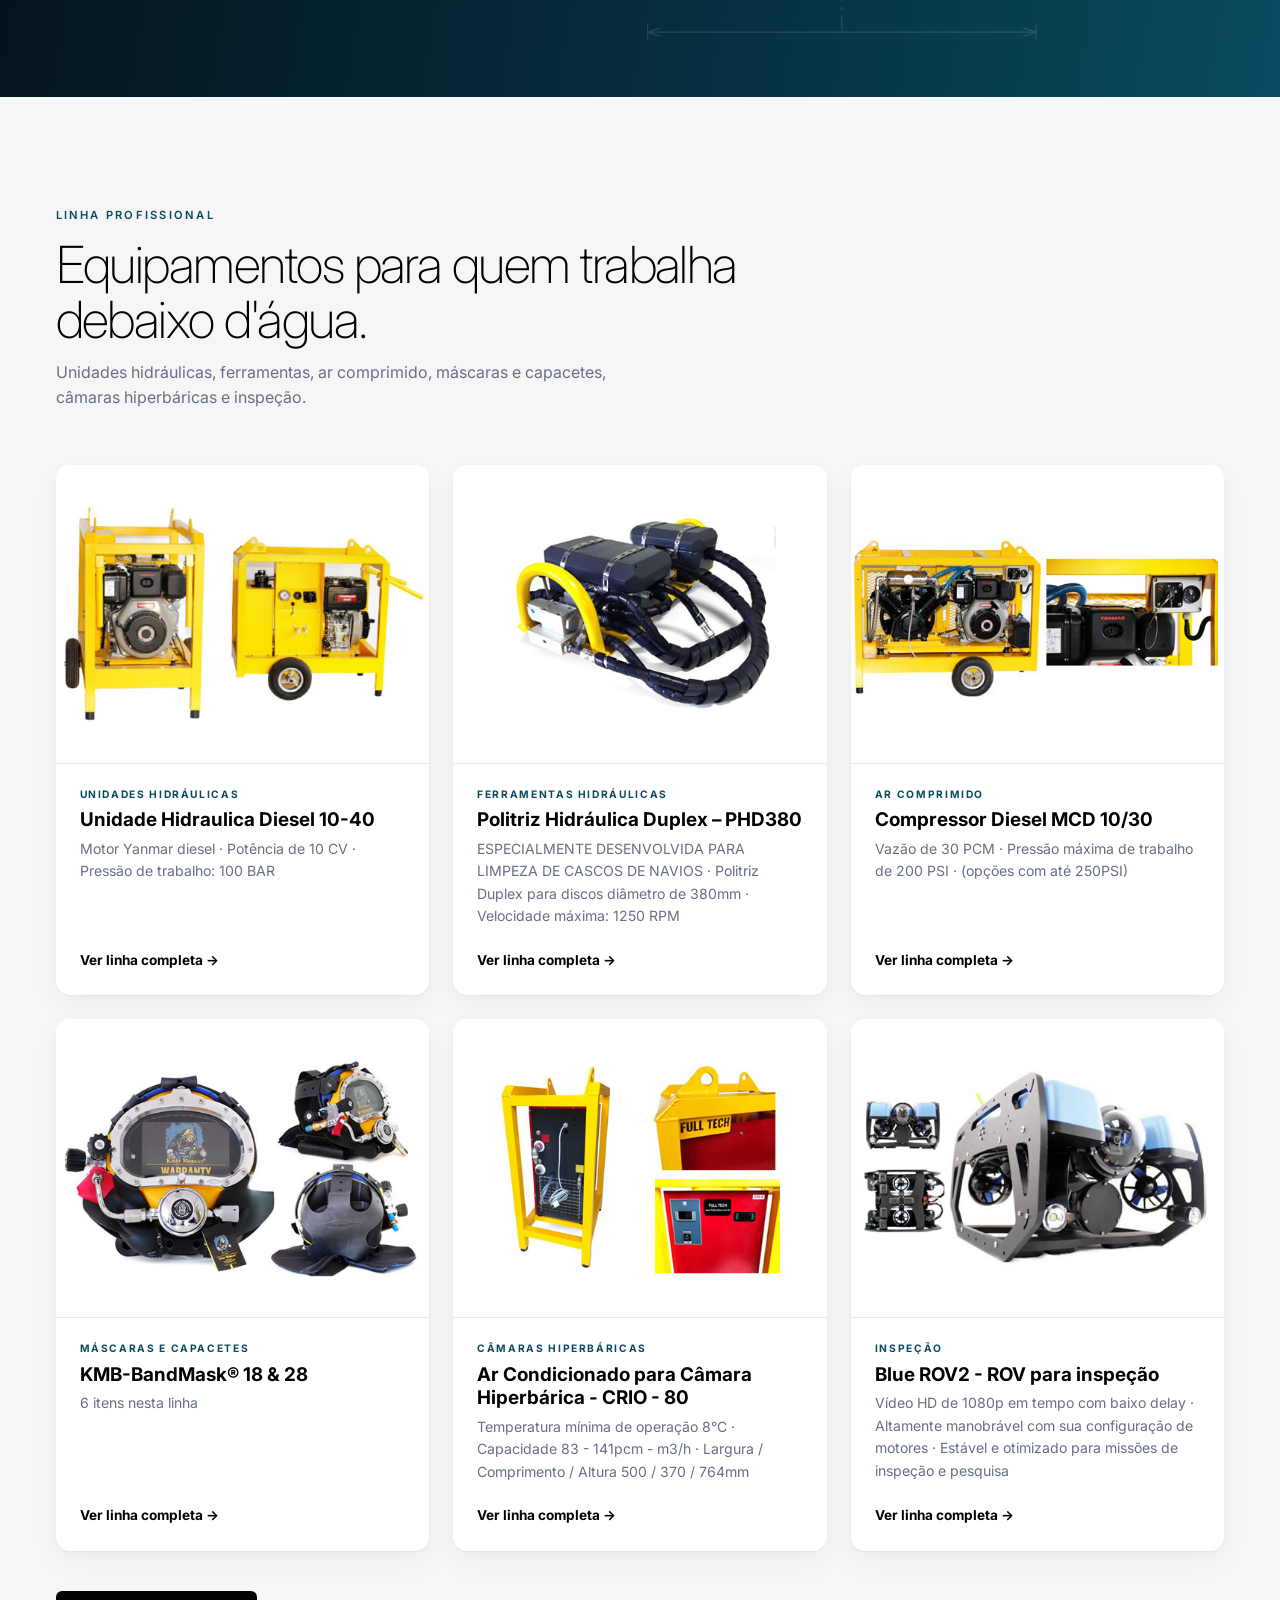
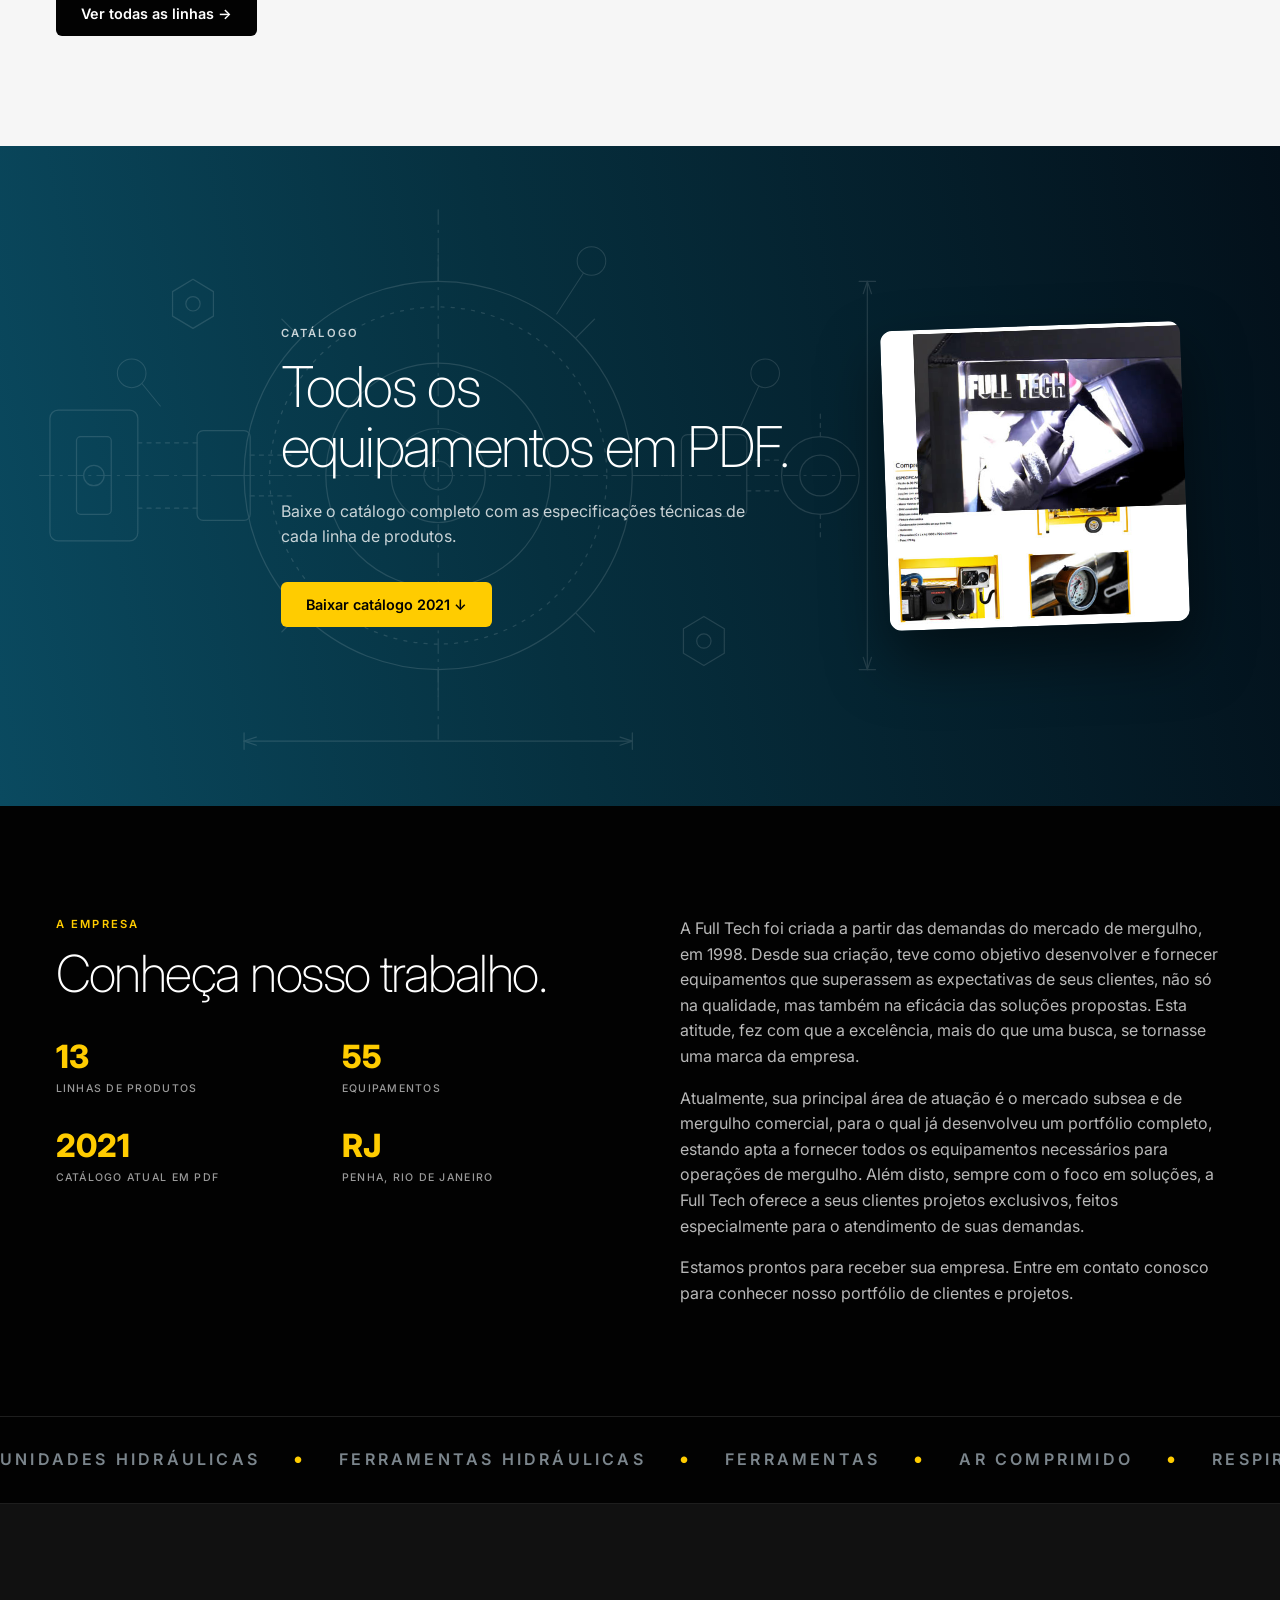
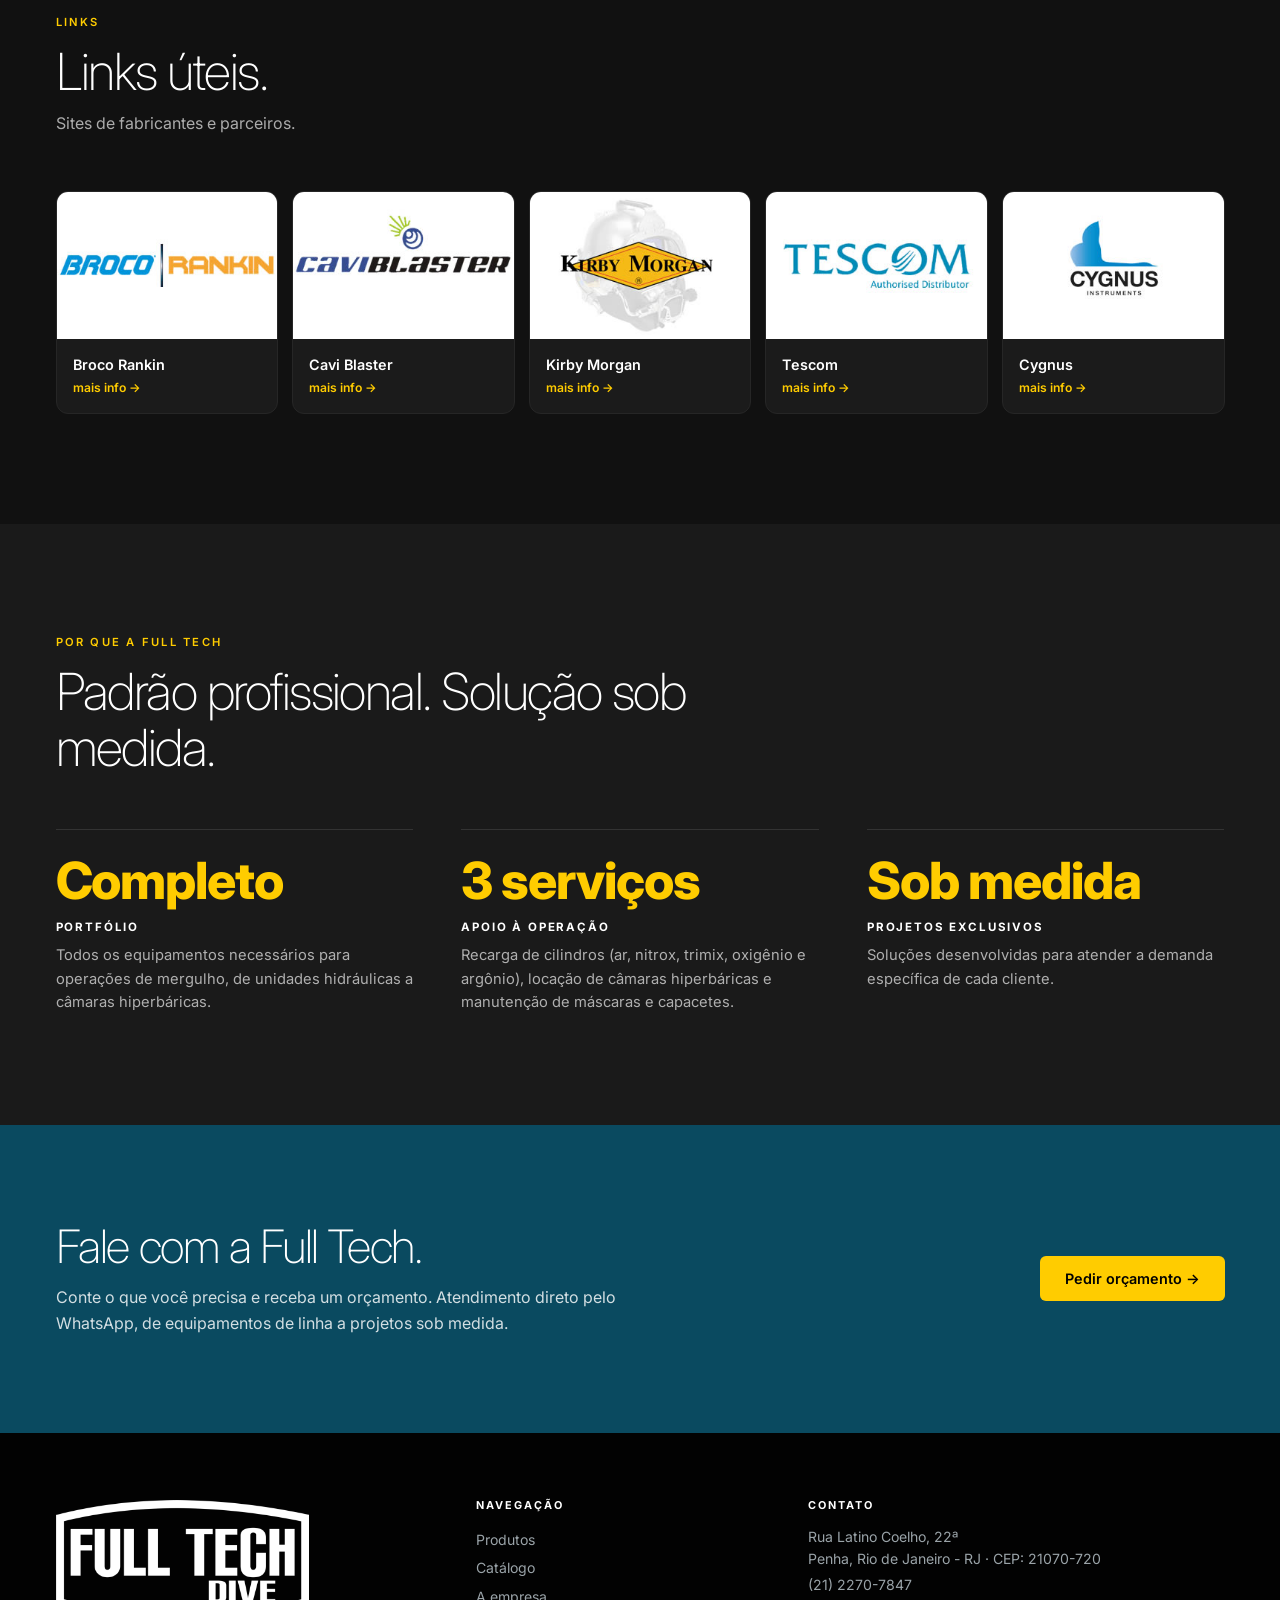
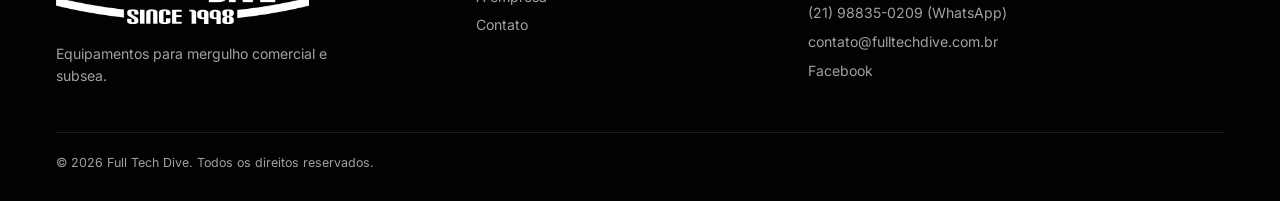
==== commit ebad4cab: "Home: tira linha amarela e 'Full Tech Dive:' acima do título Co-Authored-By: Claude Sonnet 5.5 <nore" ====
--- a/index.html
+++ b/index.html
@@ -9,7 +9,7 @@
 <link rel="preconnect" href="https://fonts.googleapis.com">
 <link rel="preconnect" href="https://fonts.gstatic.com" crossorigin>
 <link href="https://fonts.googleapis.com/css2?family=Barlow+Condensed:wght@800&family=Inter:wght@100;200;400;500;600;700;800&display=swap" rel="stylesheet">
-<link rel="stylesheet" href="assets/home2.css?v=6">
+<link rel="stylesheet" href="assets/home2.css?v=7">
 </head>
 <body>
 
@@ -43,8 +43,7 @@
     <div class="hero__bg"></div>
     <div class="hero__ov"></div>
     <div class="hero__c">
-      <p class="eyebrow">Full Tech Dive · Rio de Janeiro</p>
-      <h1><span class="h1-a">Full Tech Dive:</span><span class="h1-b">Mergulho profissional</span></h1>
+      <h1><span class="h1-a">Full Tech Dive: </span><span class="h1-b">Mergulho profissional</span></h1>
       <hr class="hero__rule">
       <p class="tagline">Equipamentos para o trabalho submarino</p>
       <div class="hero__btns">
@@ -203,6 +202,6 @@
 
 <script src="assets/data/products.js"></script>
 <script src="assets/data/catalogos.js"></script>
-<script src="assets/home2.js?v=6"></script>
+<script src="assets/home2.js?v=7"></script>
 </body>
 </html>
--- a/assets/home2.css
+++ b/assets/home2.css
@@ -71,7 +71,7 @@
 .hero__c{position:relative;z-index:2;width:100%;max-width:1265px;margin:0 auto;padding:186px var(--pad) clamp(70px,13vh,130px)}
 .hero .eyebrow{color:var(--yellow);margin-bottom:22px}
 .hero h1{font-weight:400;color:#fff;line-height:1}
-.h1-a{display:block;font-size:clamp(1.3rem,2.6vw,2.1rem);font-weight:500;letter-spacing:-.015em;margin-bottom:.5rem}
+.h1-a{position:absolute;width:1px;height:1px;overflow:hidden;clip:rect(0 0 0 0);white-space:nowrap}
 .h1-b{display:block;font-size:clamp(3.1rem,min(10.6vw,18vh),8.4rem);font-weight:100;letter-spacing:-.045em;line-height:.98;text-wrap:balance}
 .hero__rule{border:0;border-top:1px solid rgba(70,194,207,.45);margin:30px 0 0;max-width:640px}
 .tagline{display:inline-block;margin:24px 0 32px;background:var(--yellow);color:var(--black);font-weight:800;font-size:.72rem;letter-spacing:.15em;text-transform:uppercase;padding:.6rem 1rem}
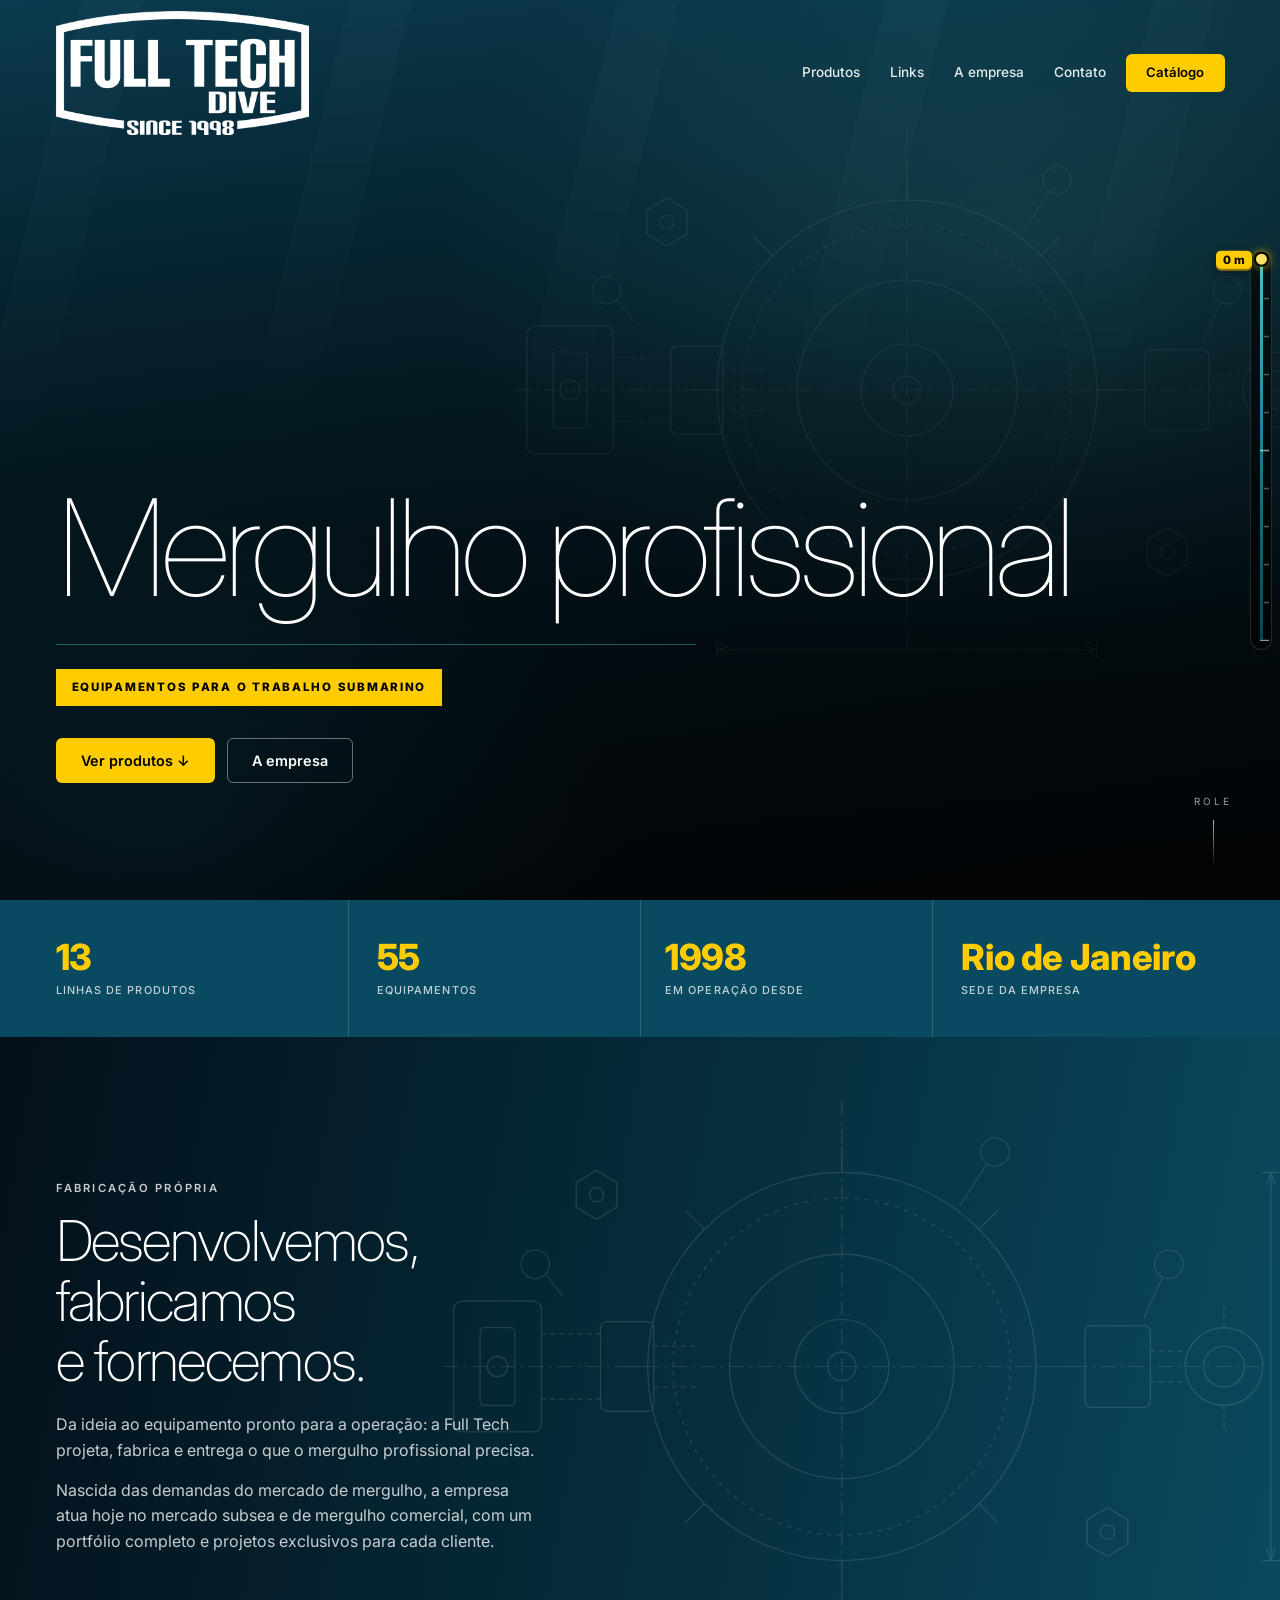
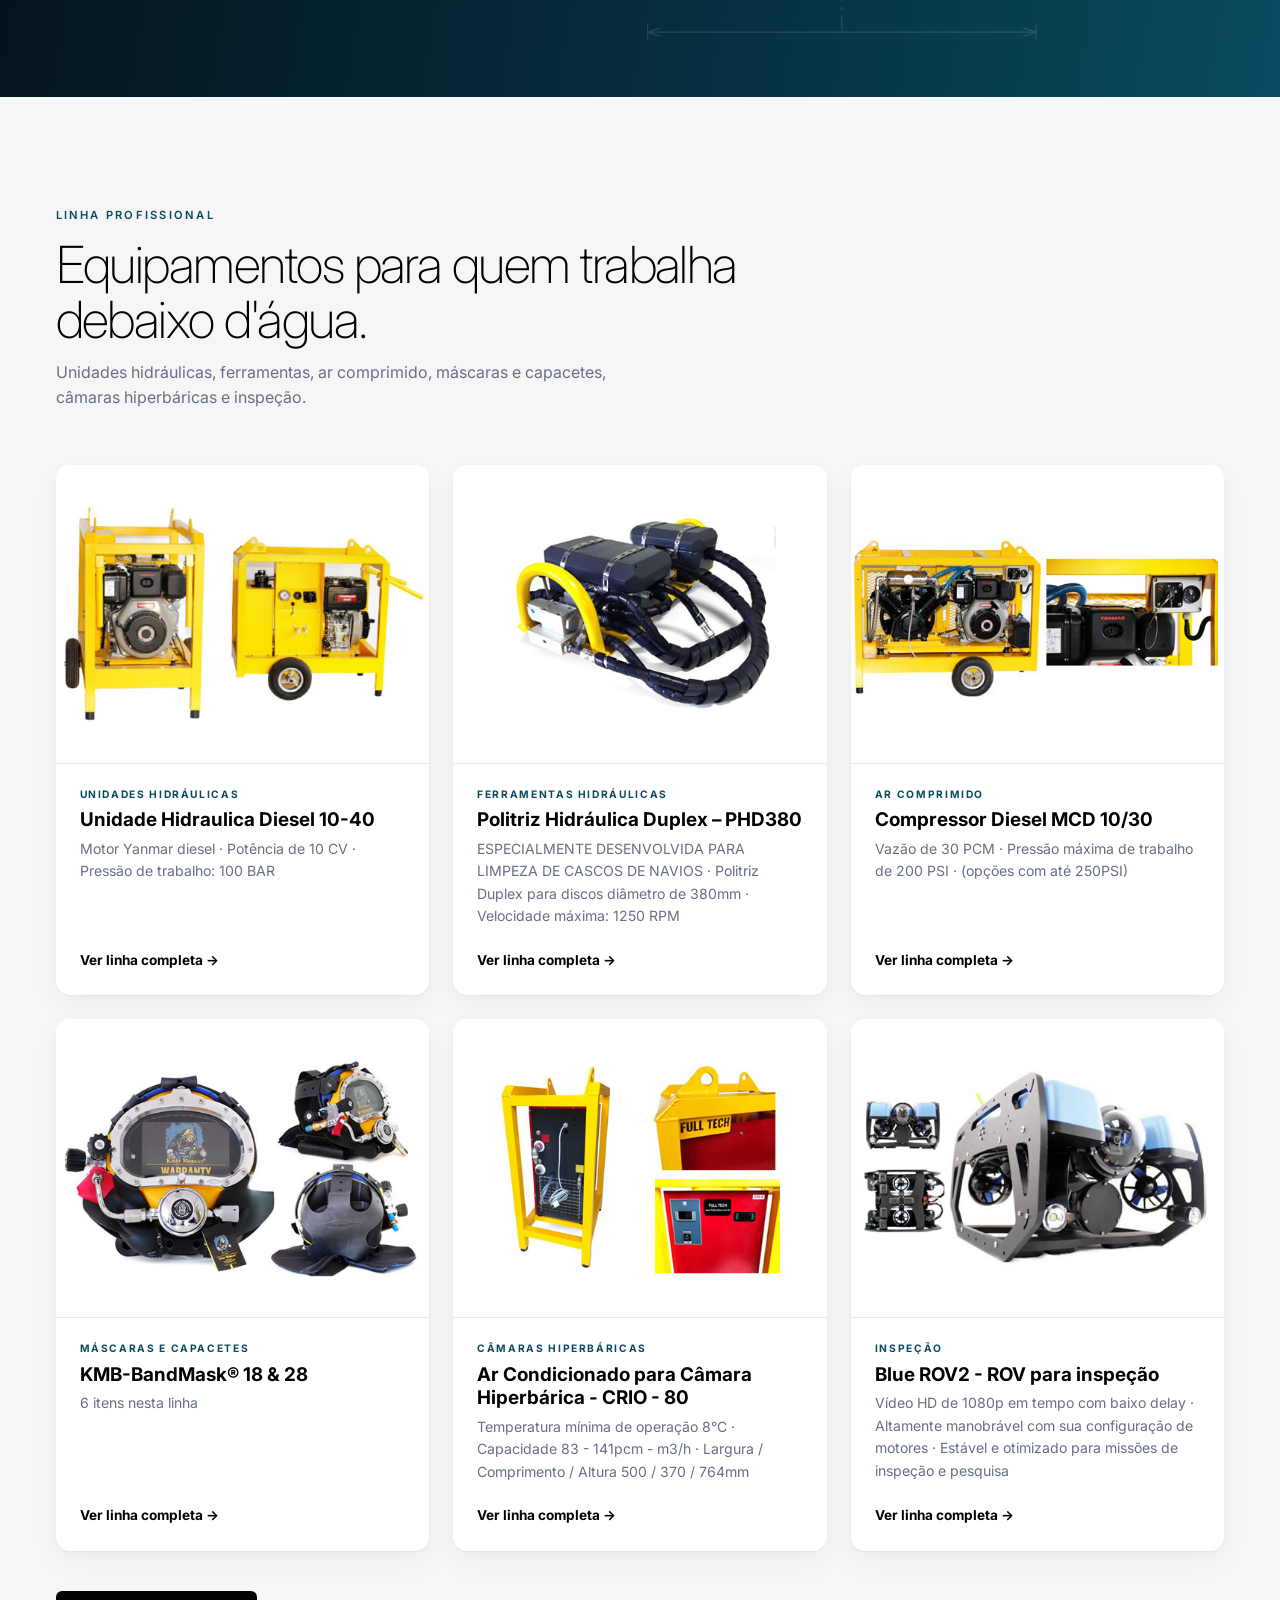
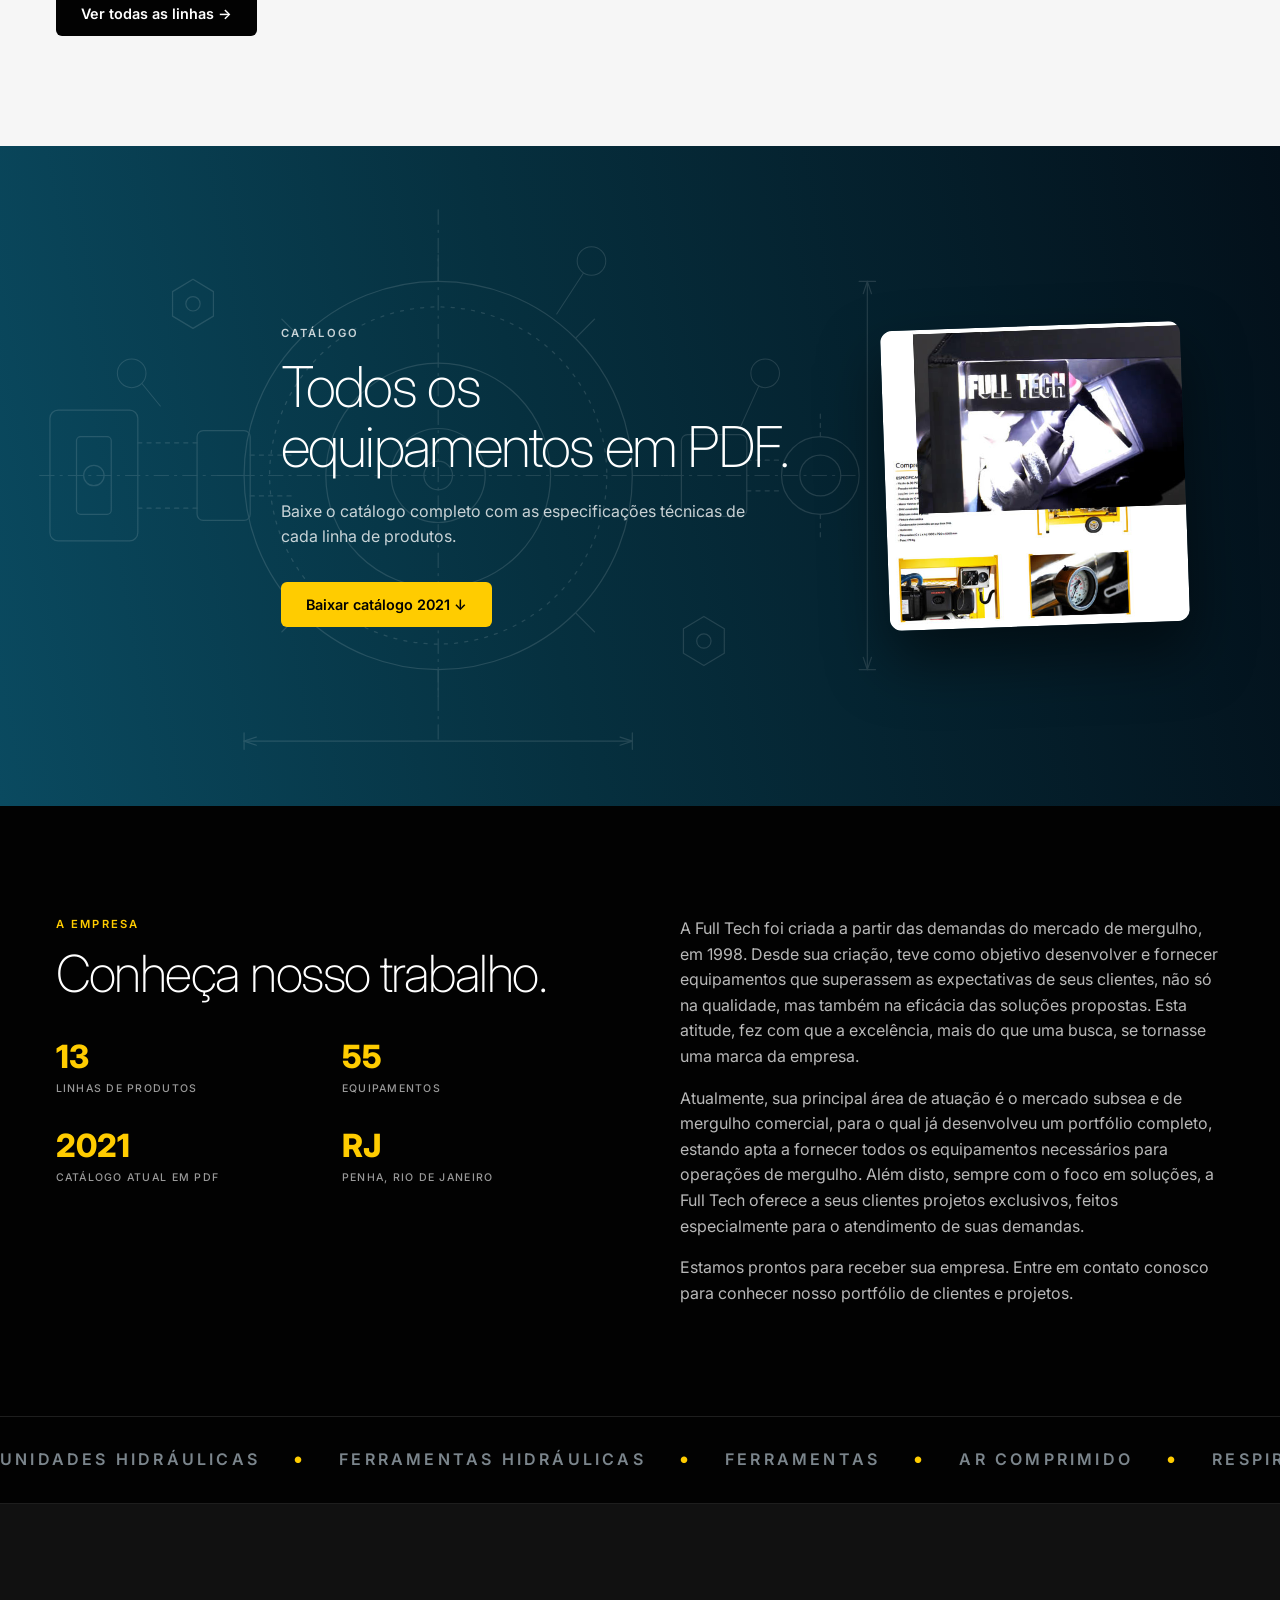
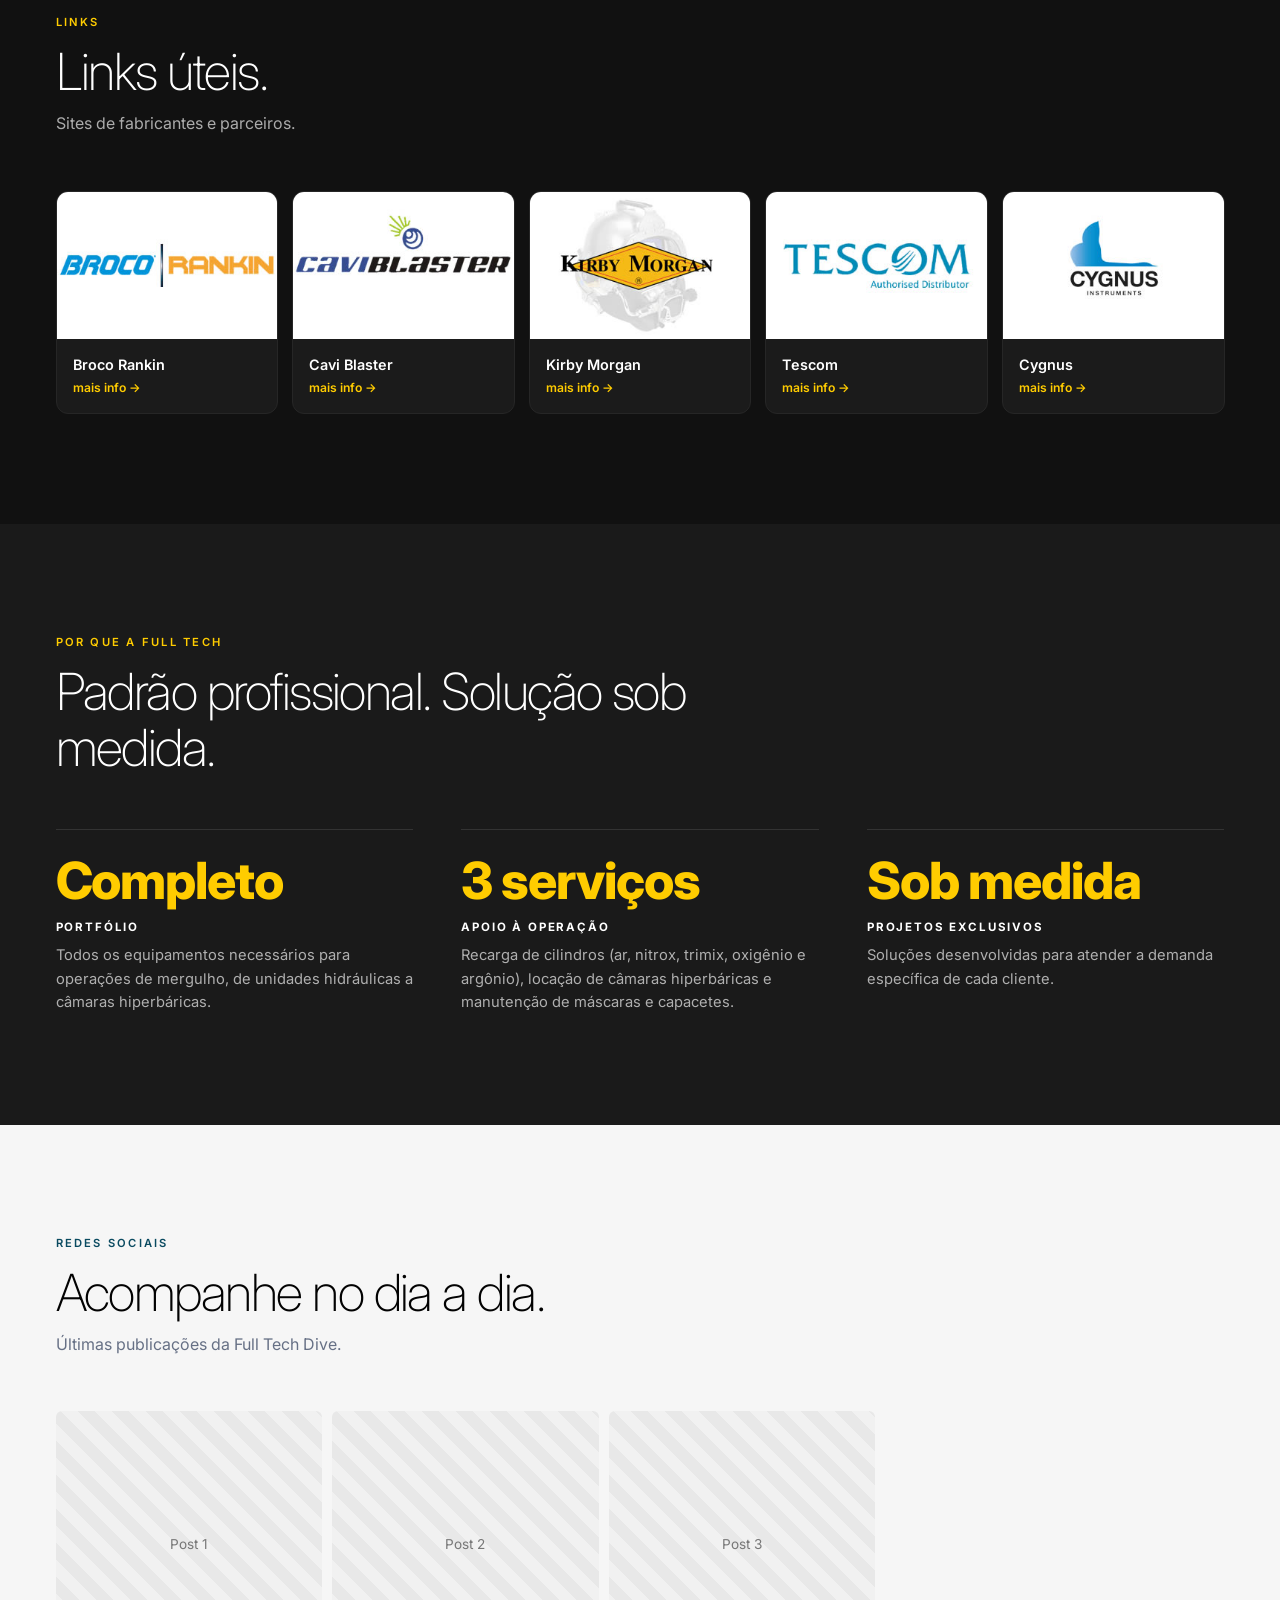
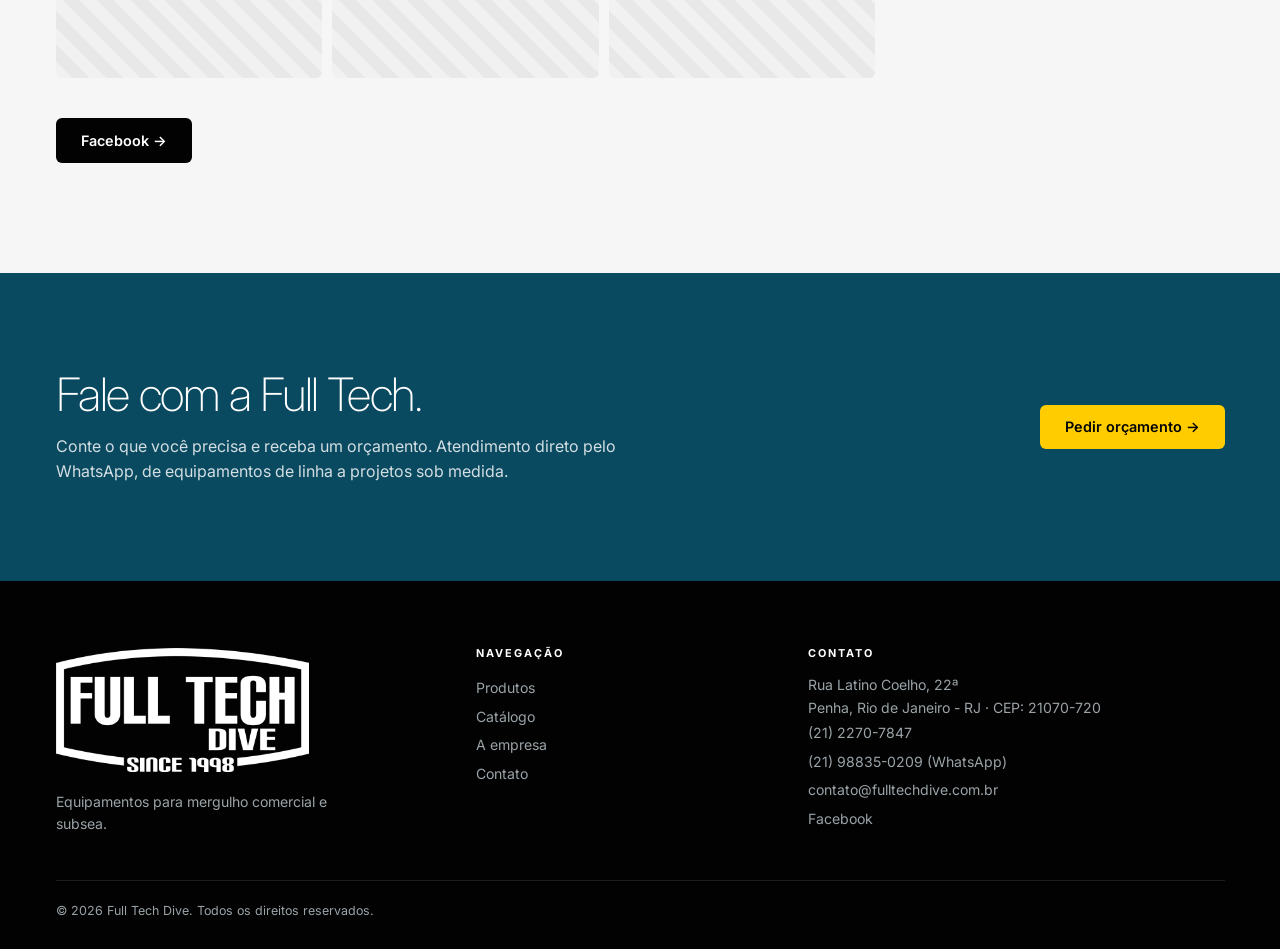
==== commit 757705f1: "Painel administrativo (PWA + PHP), Instagram na home, carrossel de fotos, links e produtos gerados p" ====
--- a/index.html
+++ b/index.html
@@ -9,7 +9,7 @@
 <link rel="preconnect" href="https://fonts.googleapis.com">
 <link rel="preconnect" href="https://fonts.gstatic.com" crossorigin>
 <link href="https://fonts.googleapis.com/css2?family=Barlow+Condensed:wght@800&family=Inter:wght@100;200;400;500;600;700;800&display=swap" rel="stylesheet">
-<link rel="stylesheet" href="assets/home2.css?v=7">
+<link rel="stylesheet" href="assets/home2.css?v=10">
 </head>
 <body>
 
@@ -161,6 +161,22 @@
     </div>
   </section>
 
+  <!-- REDES SOCIAIS. Depois: preenchido com as 3 últimas publicações do Instagram -->
+  <section class="sec s-social" id="redes">
+    <div class="container">
+      <header class="s-head">
+        <p class="eyebrow">Redes sociais</p>
+        <h2>Acompanhe no dia a dia.</h2>
+        <p class="s-sub">Últimas publicações da Full Tech Dive.</p>
+      </header>
+      <div class="insta" id="insta-grid">
+        <div class="ph"><span>Post 1</span></div>
+        <div class="ph"><span>Post 2</span></div>
+        <div class="ph"><span>Post 3</span></div>
+      </div>
+      <p class="p-more"><a class="btn btn--dark" href="https://www.facebook.com/fulltechdive/" target="_blank" rel="noopener">Facebook →</a></p>
+    </div>
+  </section>
   <!-- CHAMADA FINAL -->
   <section class="s-cta">
     <div class="container cta">
@@ -202,6 +218,7 @@
 
 <script src="assets/data/products.js"></script>
 <script src="assets/data/catalogos.js"></script>
-<script src="assets/home2.js?v=7"></script>
+<script src="assets/data/links.js"></script>
+<script src="assets/home2.js?v=10"></script>
 </body>
 </html>
--- a/assets/home2.css
+++ b/assets/home2.css
@@ -224,4 +224,23 @@
   .hero__c{padding-top:150px;padding-bottom:64px}
   .h1-b{font-size:clamp(3.1rem,15vw,5rem)}
   .nav .btn{padding:.45rem .75rem;font-size:.78rem}
-}+}
+
+/* ---------- brilhinho na logo do cabeçalho (canto superior esquerdo, depois inferior direito) ---------- */
+.nav .logo,.topbar .logo{position:relative;display:inline-block;line-height:0}
+.nav .logo::before,.nav .logo::after,.topbar .logo::before,.topbar .logo::after{
+  content:"";position:absolute;width:44px;height:44px;margin:-22px 0 0 -22px;pointer-events:none;opacity:0;transform:scale(0) rotate(0);
+  background:
+    radial-gradient(circle,#fff 0,rgba(255,255,255,.85) 9%,rgba(255,255,255,0) 46%),
+    linear-gradient(90deg,rgba(255,255,255,0),#fff 50%,rgba(255,255,255,0)) center/100% 2px no-repeat,
+    linear-gradient(0deg,rgba(255,255,255,0),#fff 50%,rgba(255,255,255,0)) center/2px 100% no-repeat;
+  animation:glint 9s ease-in-out infinite}
+.nav .logo::before,.topbar .logo::before{left:6%;top:13%}
+.nav .logo::after,.topbar .logo::after{left:93%;top:88%;animation-delay:4.5s}
+@keyframes glint{0%,14%,100%{opacity:0;transform:scale(0) rotate(0)}5%{opacity:1;transform:scale(1) rotate(45deg)}9%{opacity:.9;transform:scale(.8) rotate(90deg)}}
+@media (prefers-reduced-motion:reduce){.nav .logo::before,.nav .logo::after,.topbar .logo::before,.topbar .logo::after{animation:none}}
+
+/* ---------- redes sociais (3 últimas publicações) ---------- */
+.insta{display:grid;grid-template-columns:repeat(3,1fr);gap:10px;max-width:820px}
+.insta .ph{aspect-ratio:1;display:grid;place-items:center;background:repeating-linear-gradient(45deg,#f1f1f1,#f1f1f1 12px,#e8e8e8 12px,#e8e8e8 24px);color:#777;font-size:.85rem;border-radius:6px;overflow:hidden}
+.insta img{width:100%;height:100%;object-fit:cover;display:block}
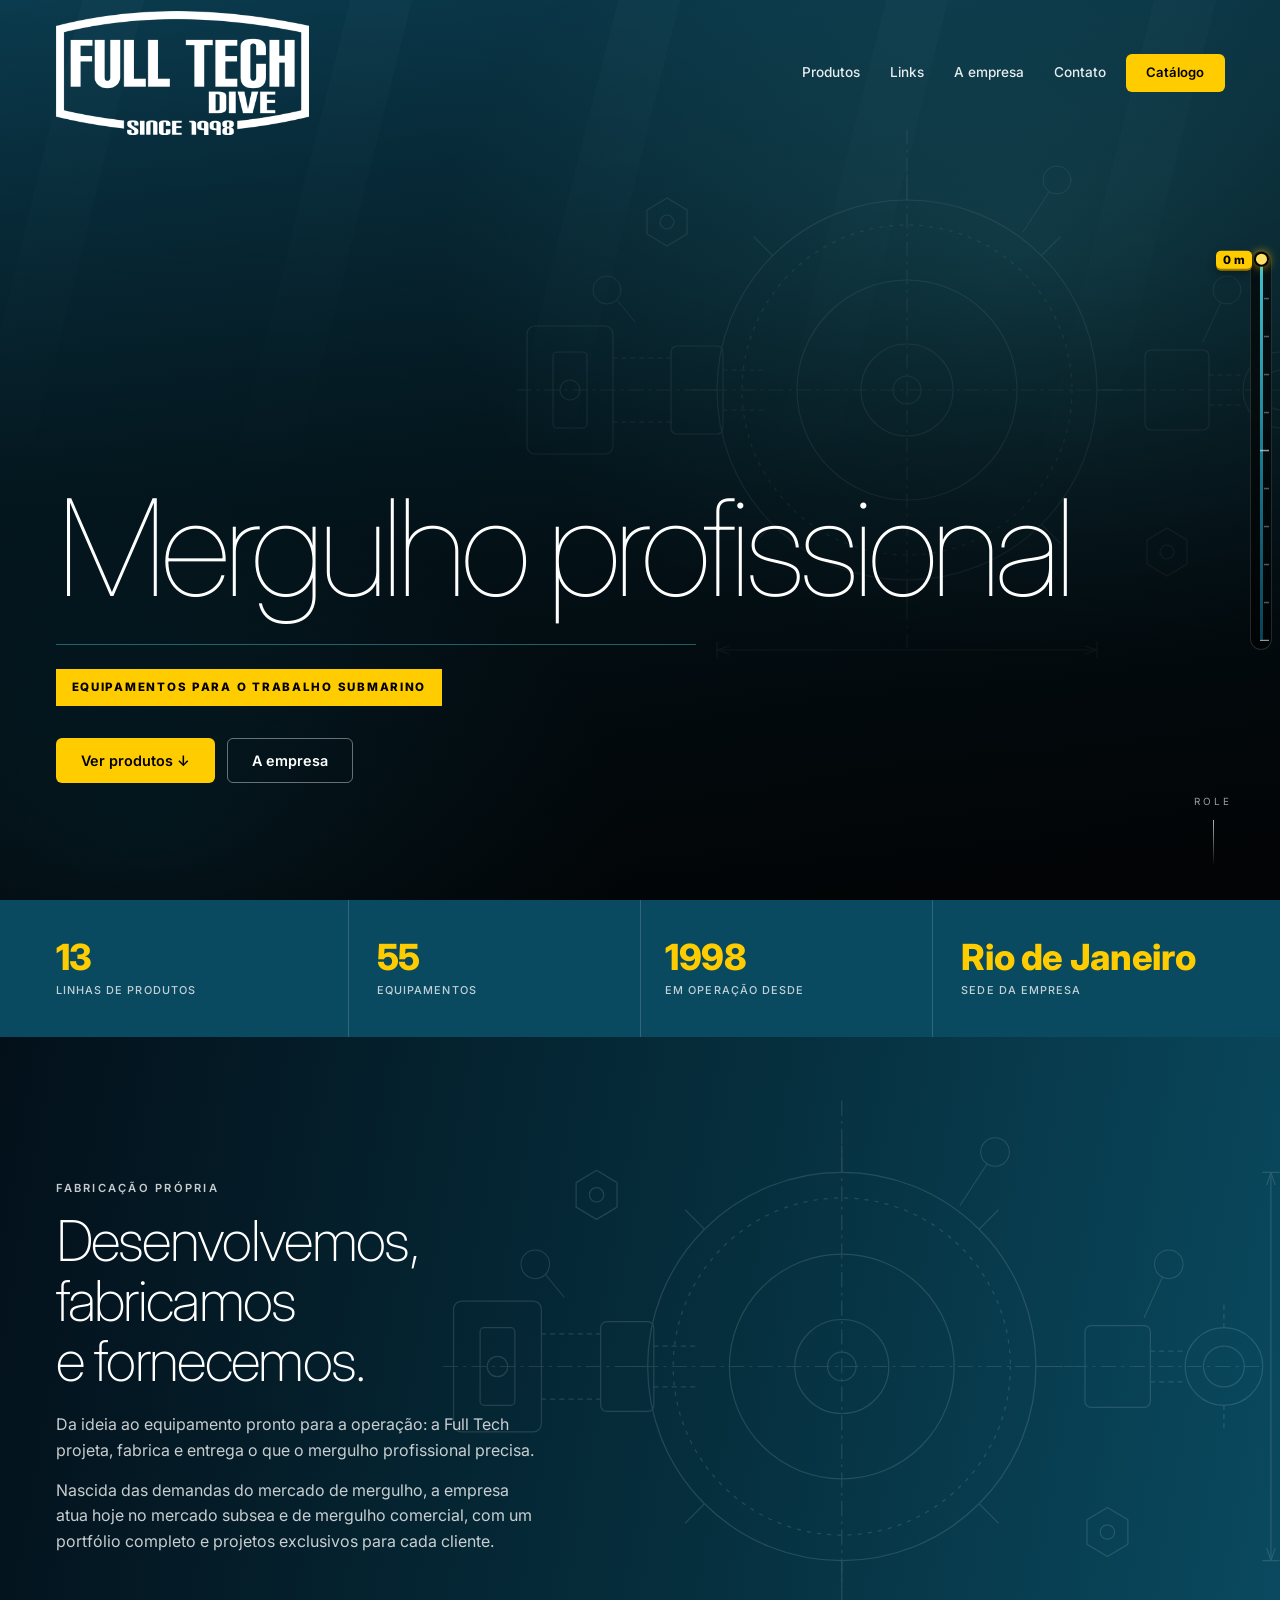
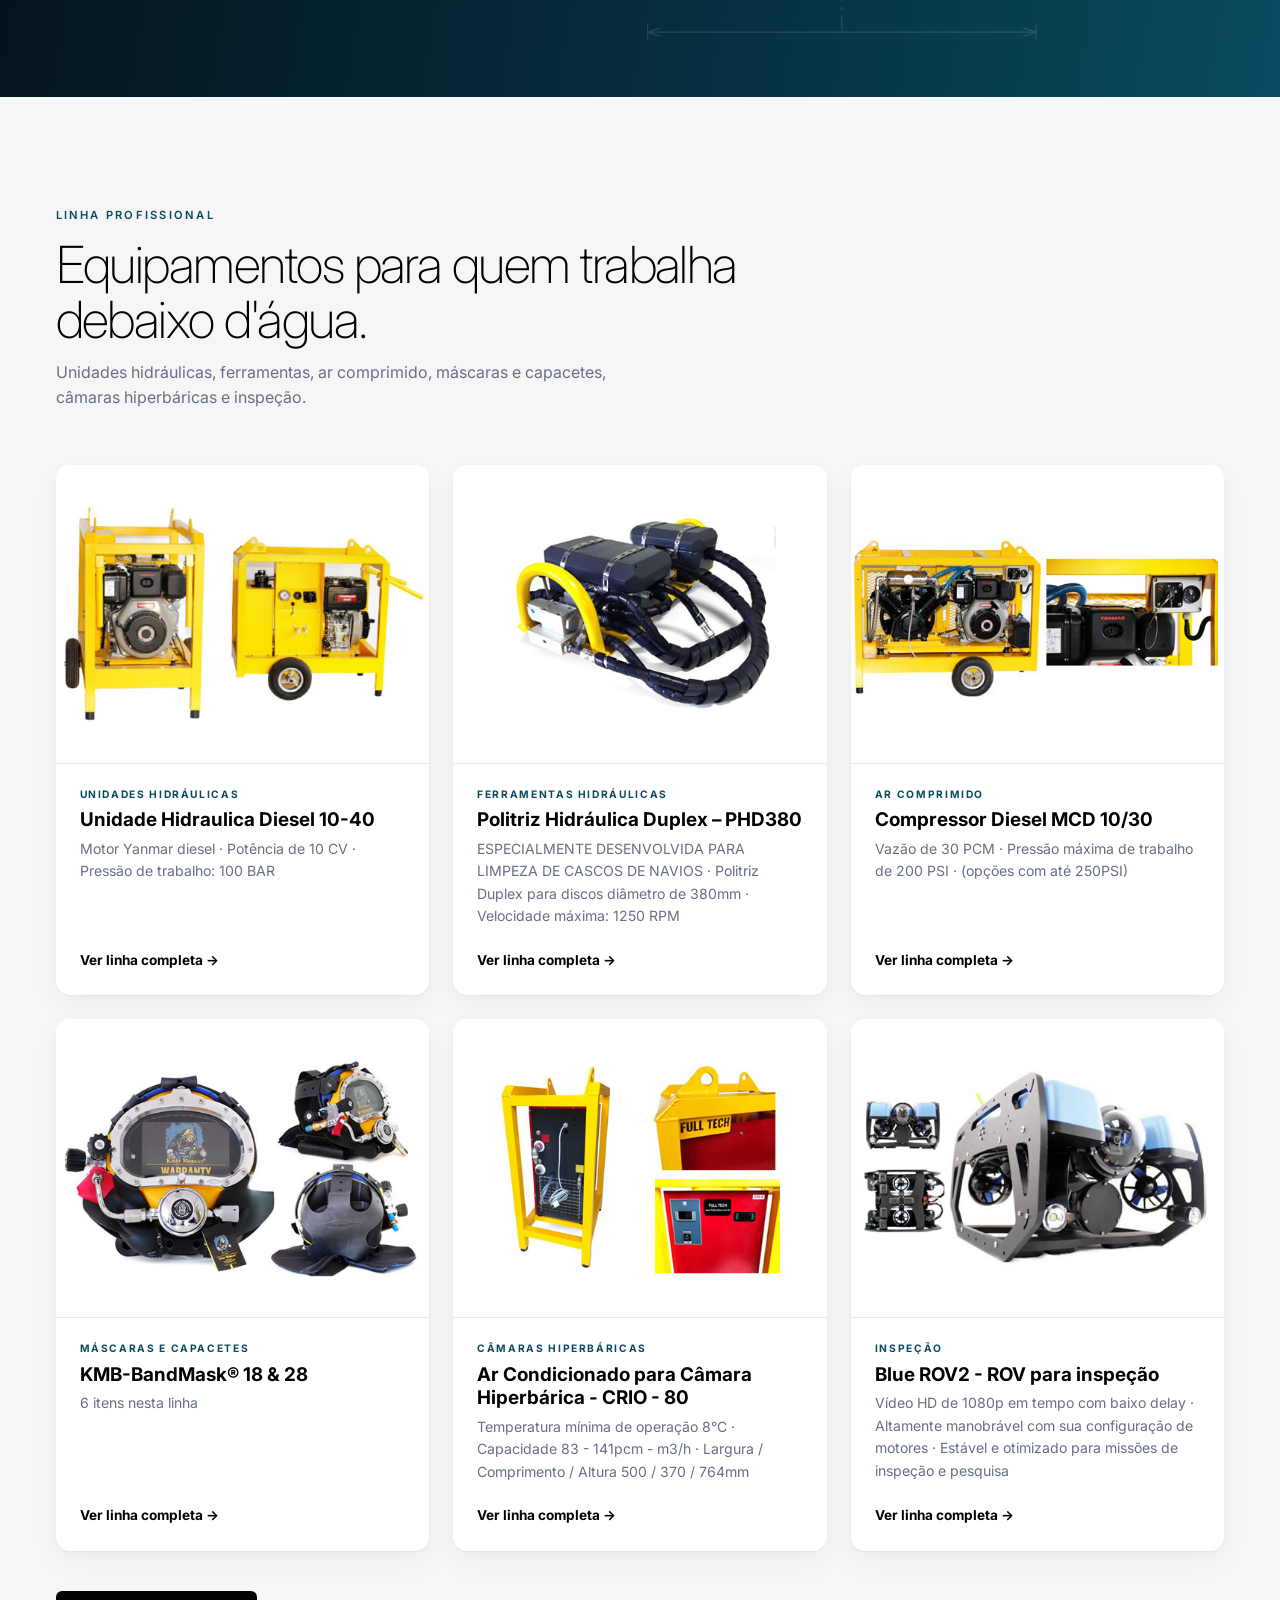
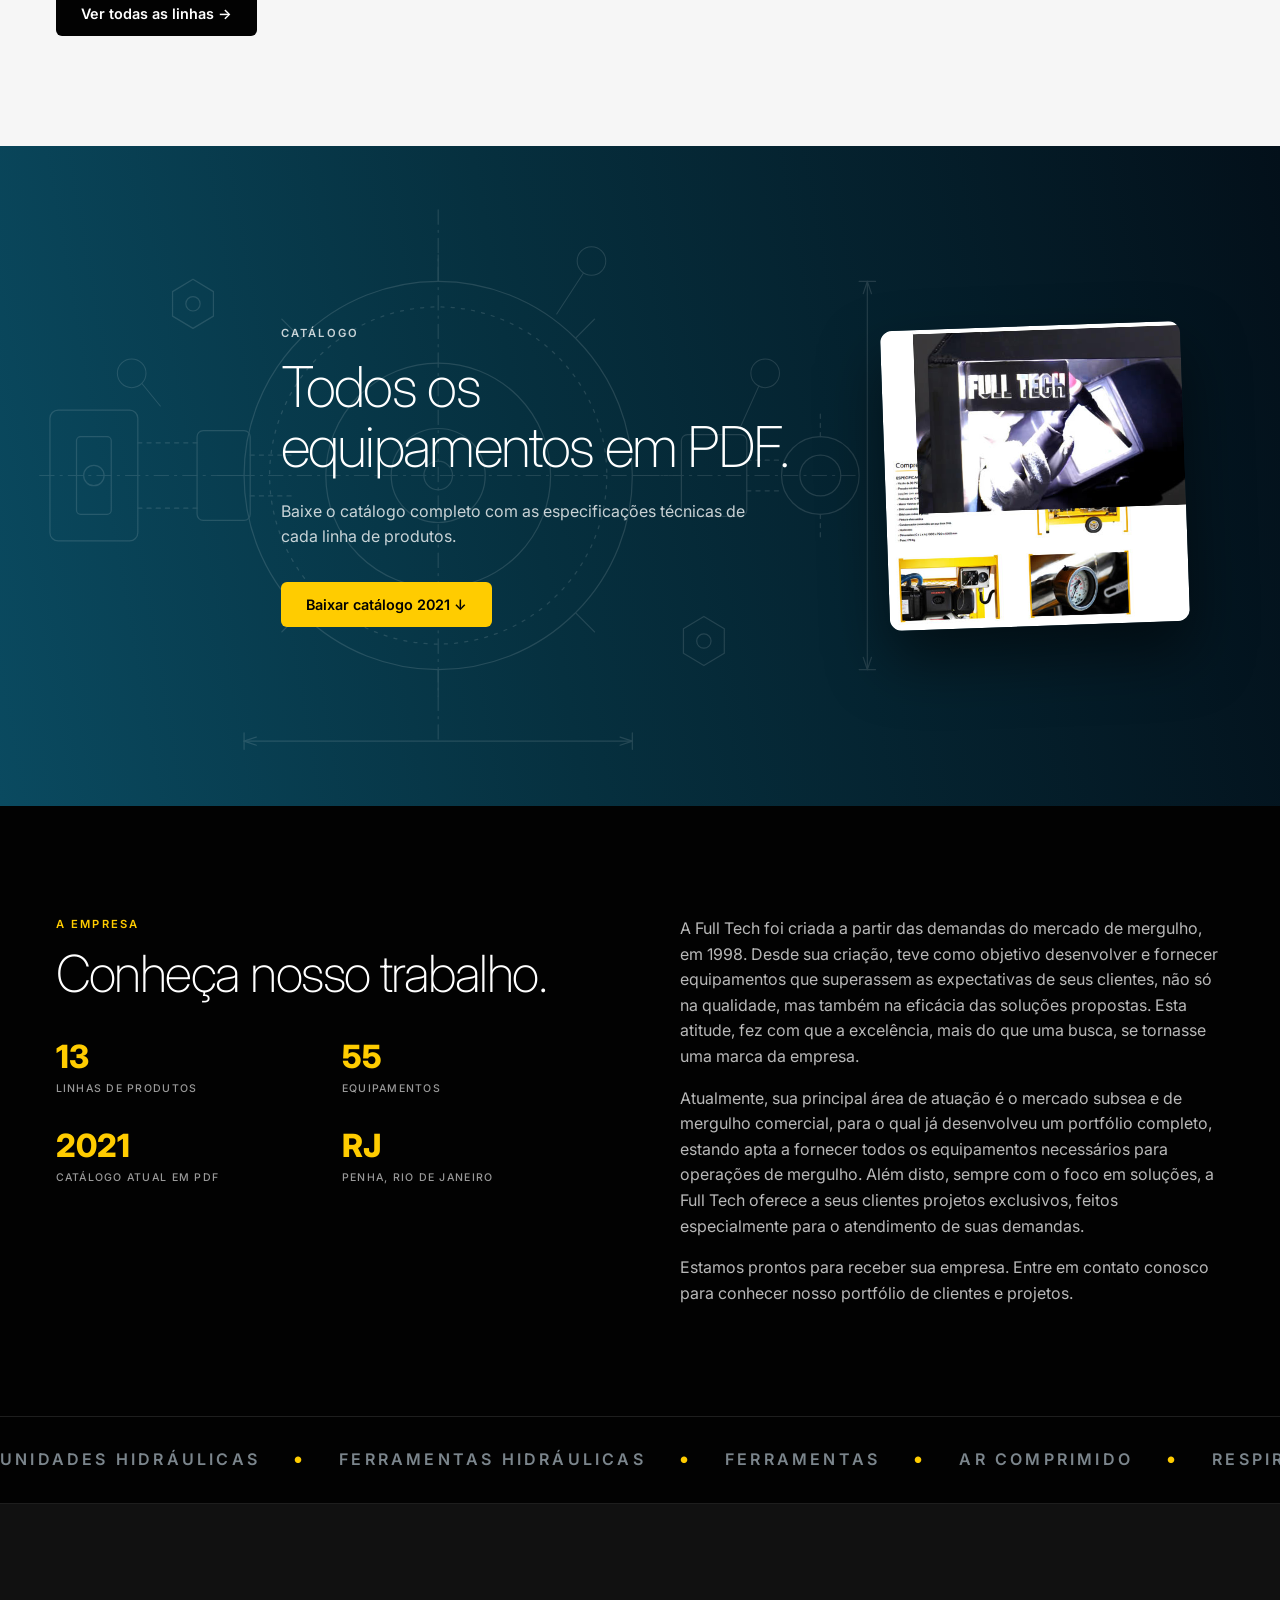
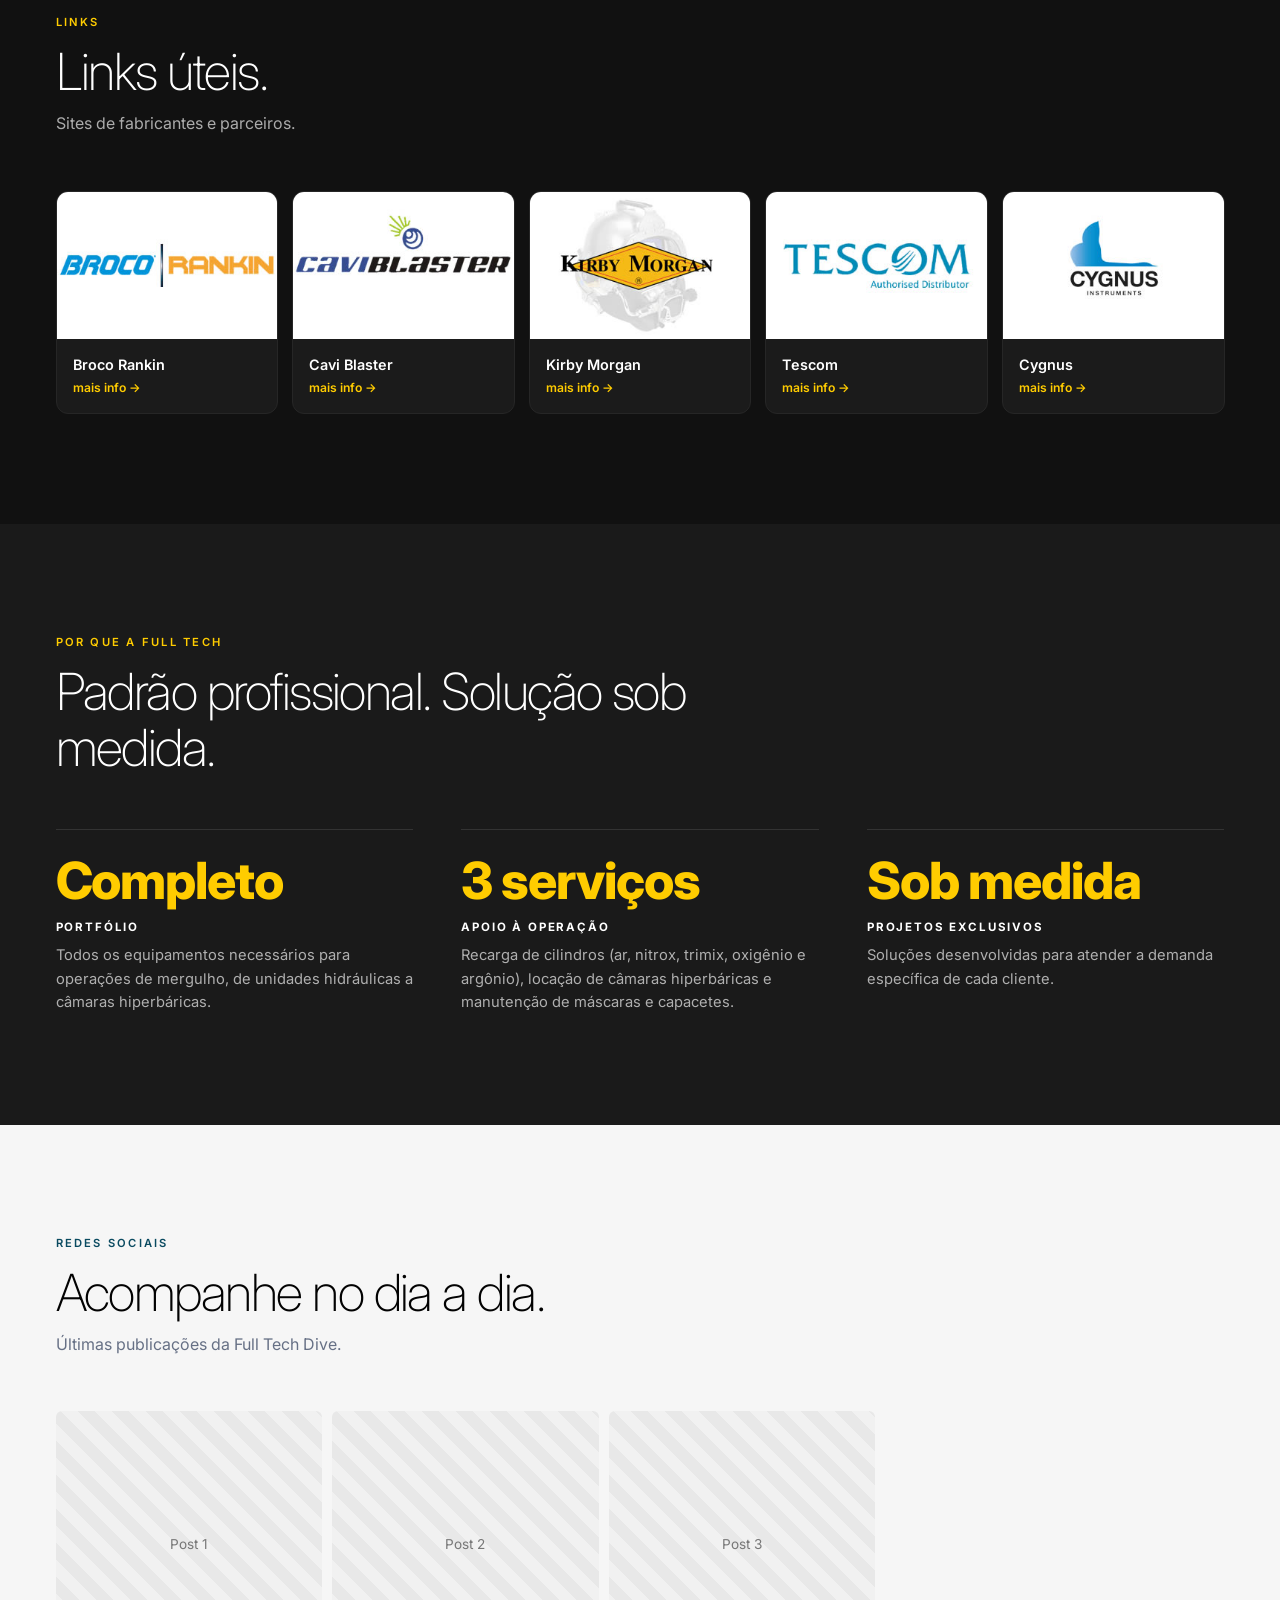
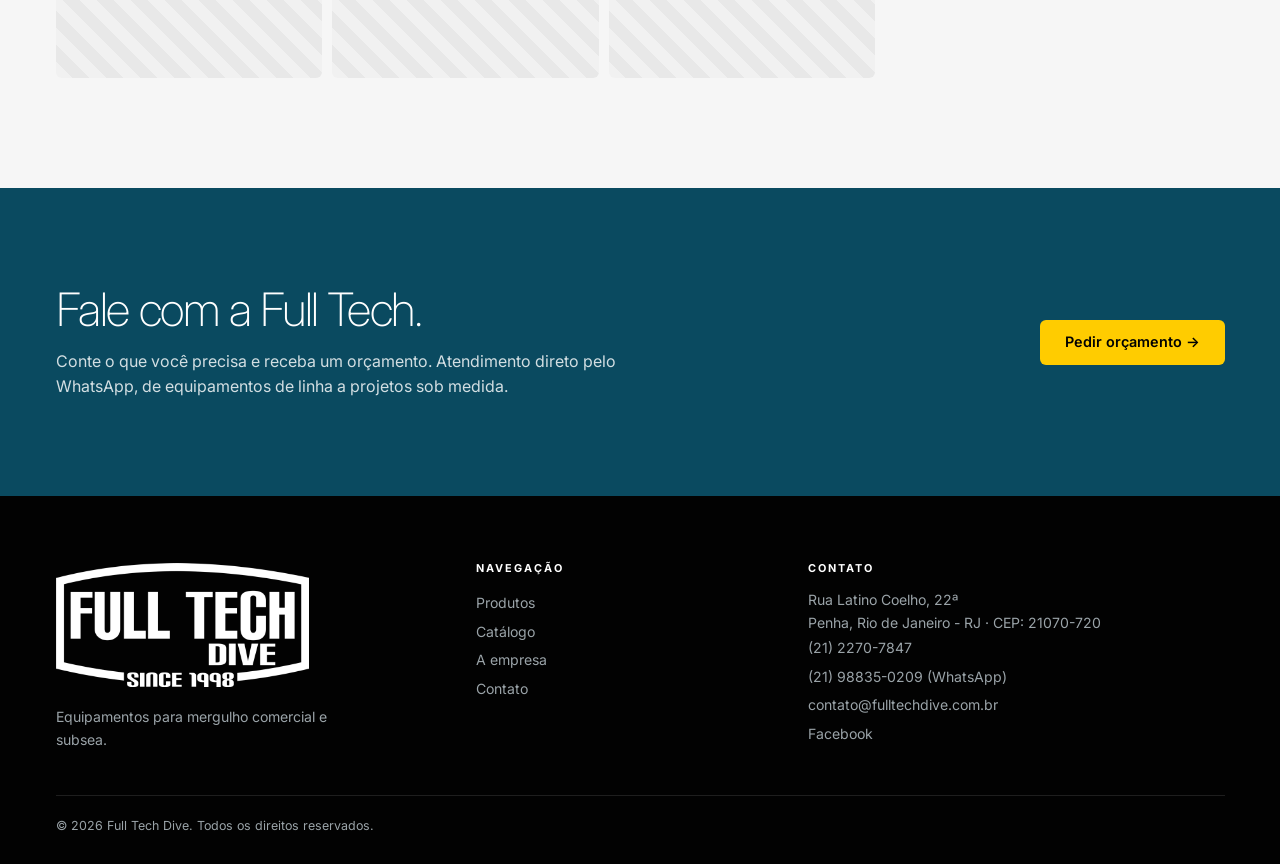
==== commit 285b64f9: "Painel: esqueci a senha, olhinho, PNG, dados fora da área pública; Facebook removido da home Co-Auth" ====
--- a/index.html
+++ b/index.html
@@ -9,7 +9,7 @@
 <link rel="preconnect" href="https://fonts.googleapis.com">
 <link rel="preconnect" href="https://fonts.gstatic.com" crossorigin>
 <link href="https://fonts.googleapis.com/css2?family=Barlow+Condensed:wght@800&family=Inter:wght@100;200;400;500;600;700;800&display=swap" rel="stylesheet">
-<link rel="stylesheet" href="assets/home2.css?v=10">
+<link rel="stylesheet" href="assets/home2.css?v=11">
 </head>
 <body>
 
@@ -174,7 +174,6 @@
         <div class="ph"><span>Post 2</span></div>
         <div class="ph"><span>Post 3</span></div>
       </div>
-      <p class="p-more"><a class="btn btn--dark" href="https://www.facebook.com/fulltechdive/" target="_blank" rel="noopener">Facebook →</a></p>
     </div>
   </section>
   <!-- CHAMADA FINAL -->
@@ -219,6 +218,6 @@
 <script src="assets/data/products.js"></script>
 <script src="assets/data/catalogos.js"></script>
 <script src="assets/data/links.js"></script>
-<script src="assets/home2.js?v=10"></script>
+<script src="assets/home2.js?v=11"></script>
 </body>
 </html>
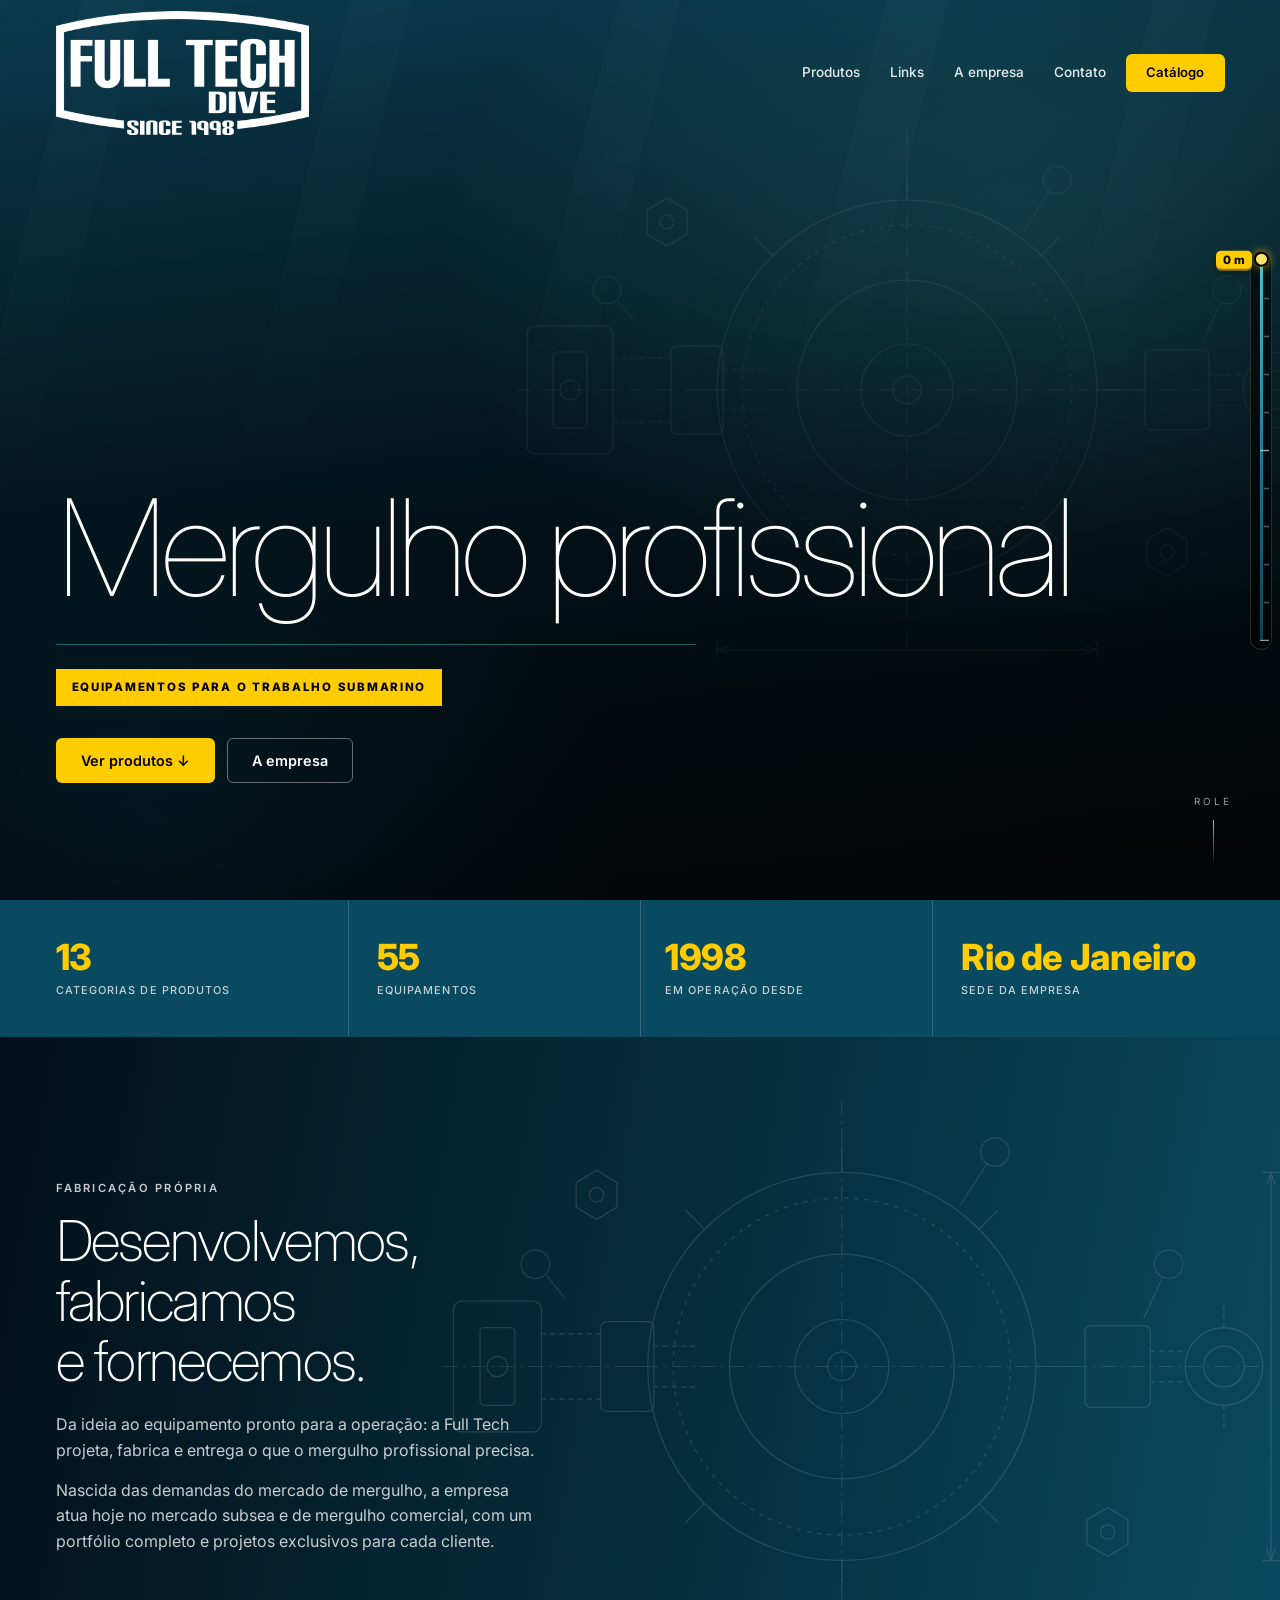
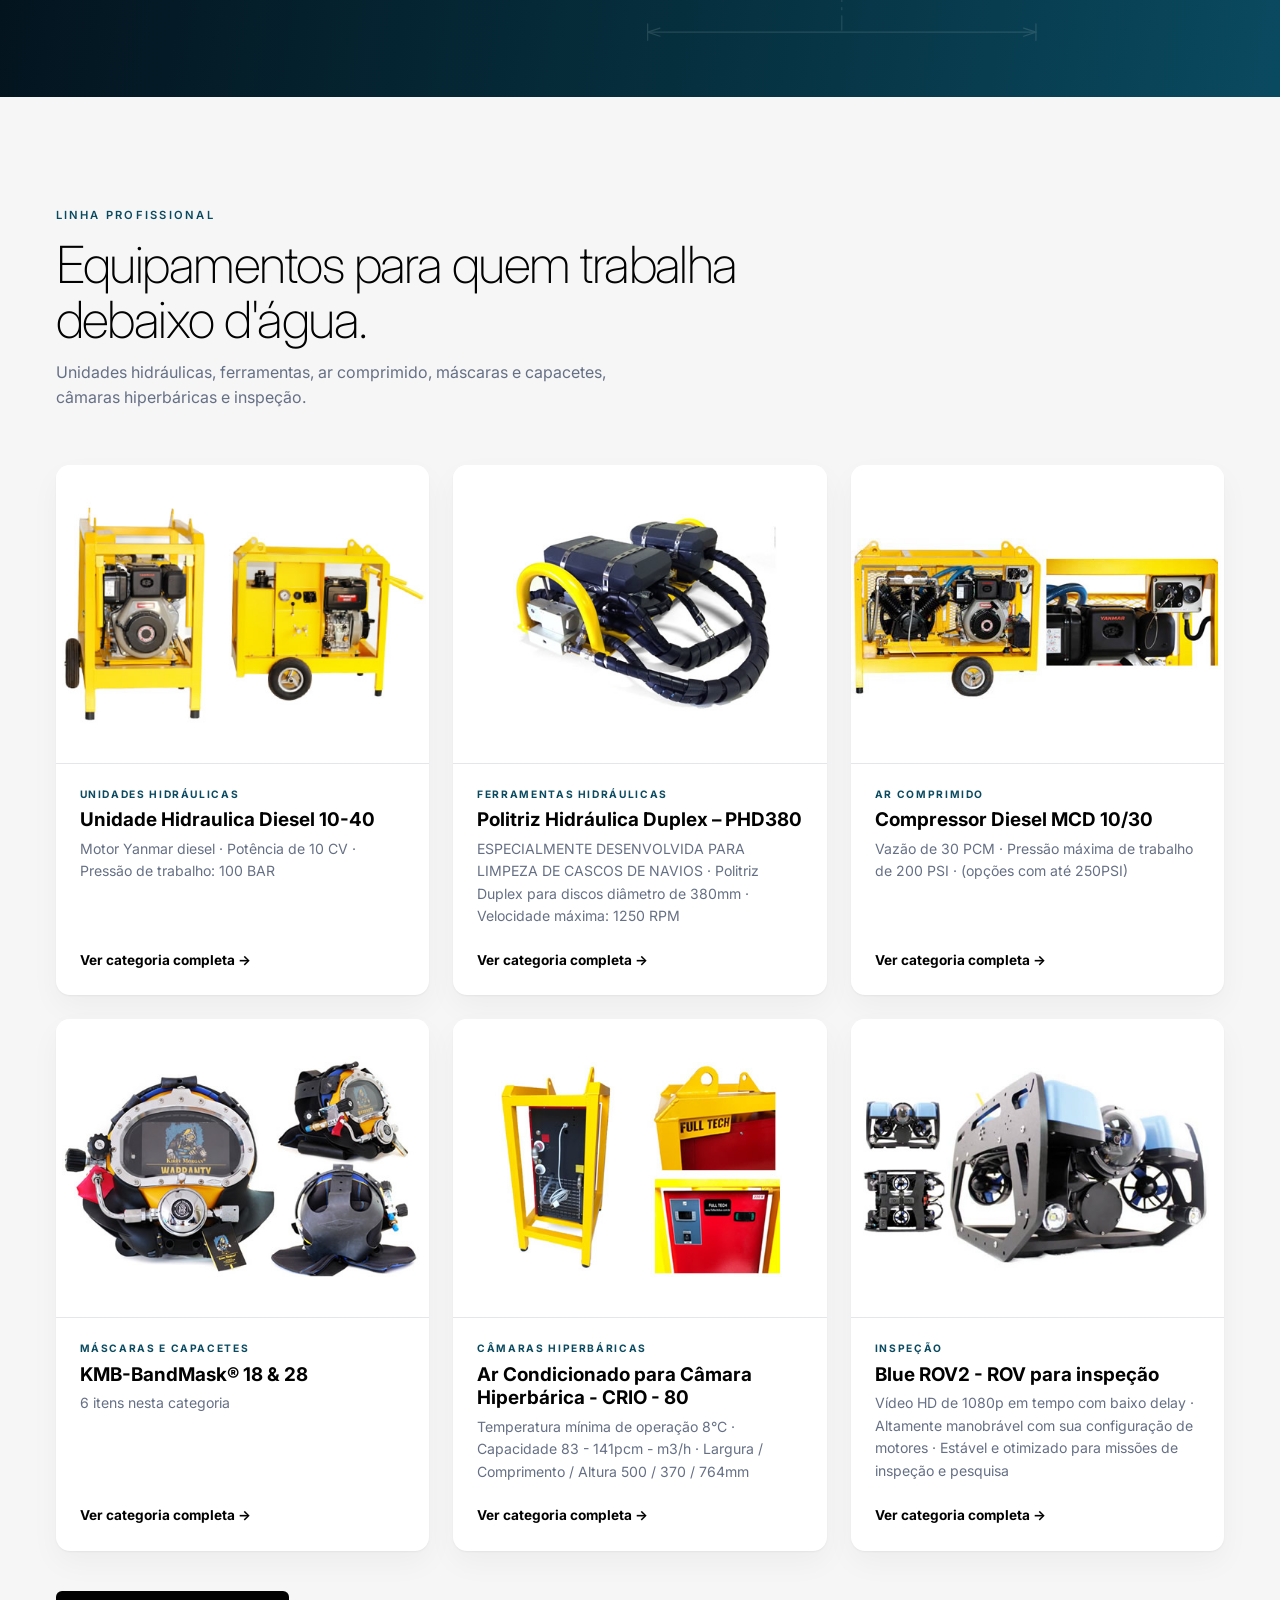
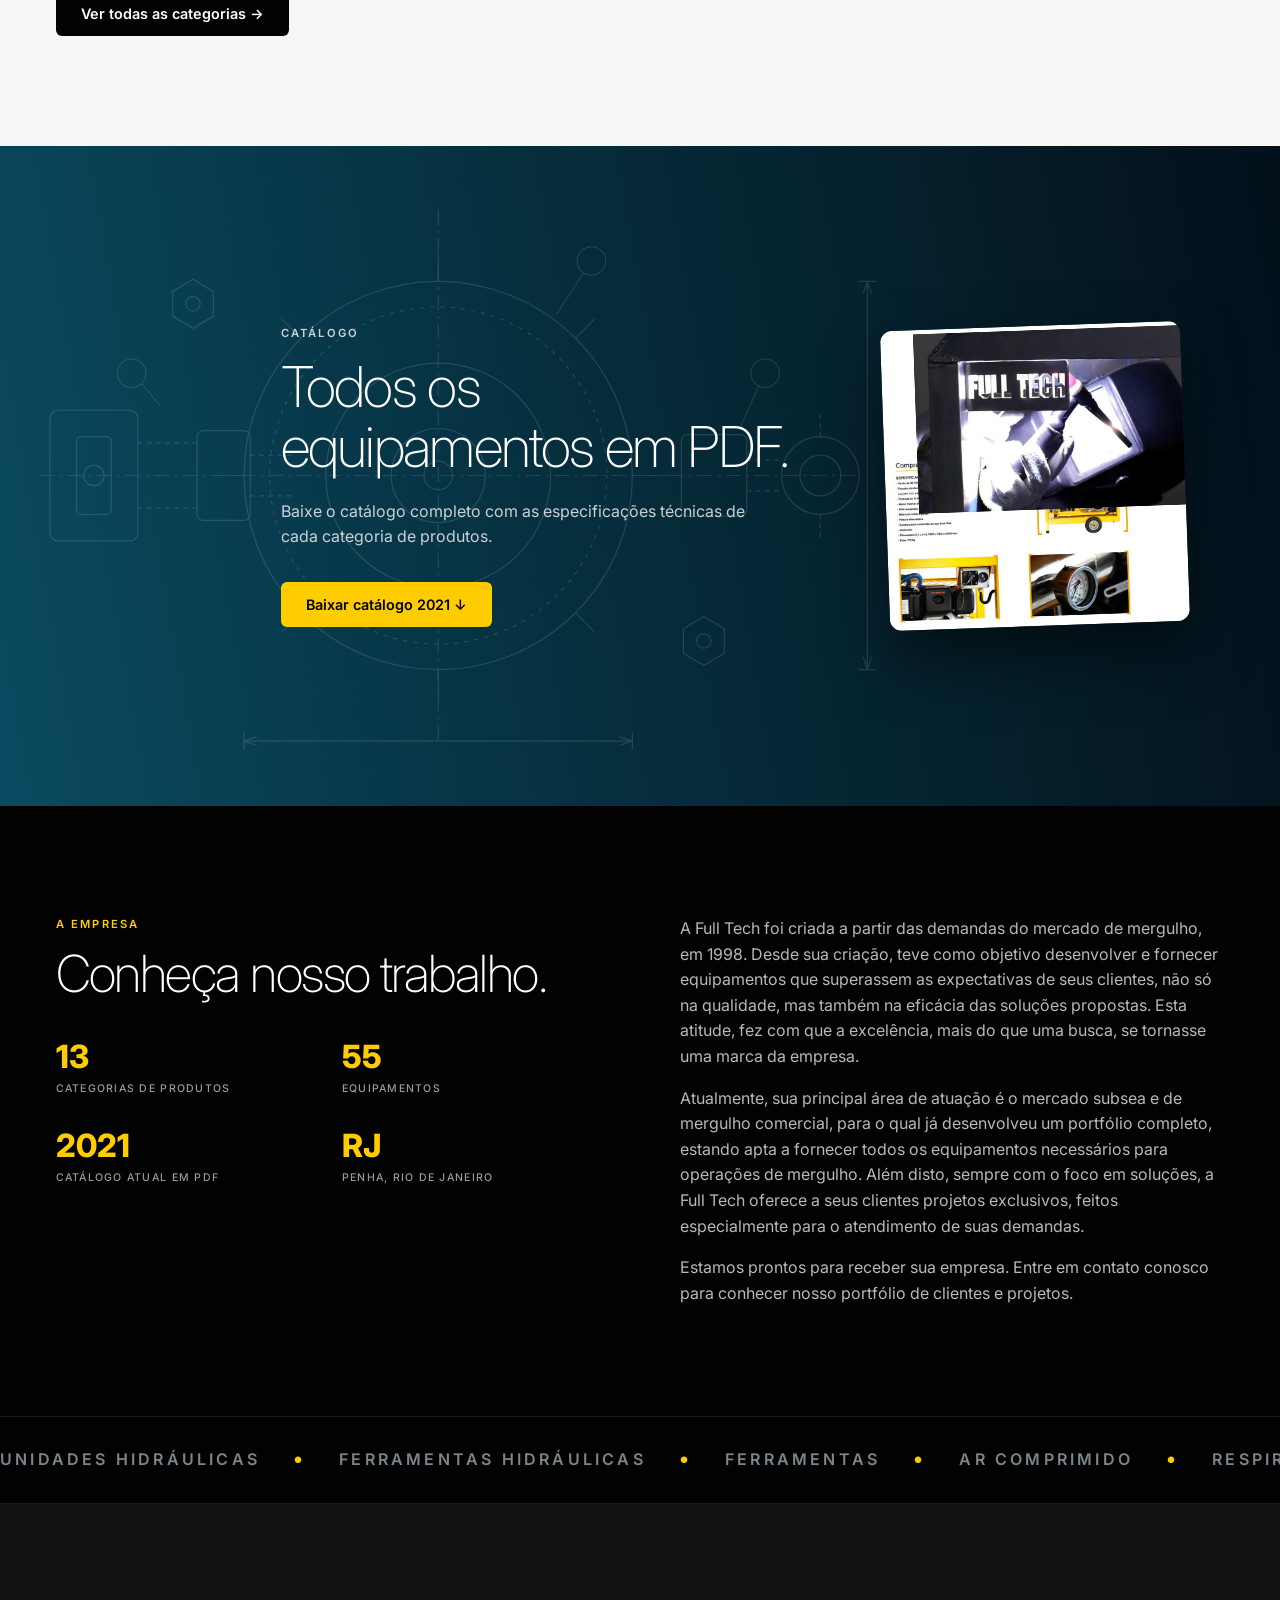
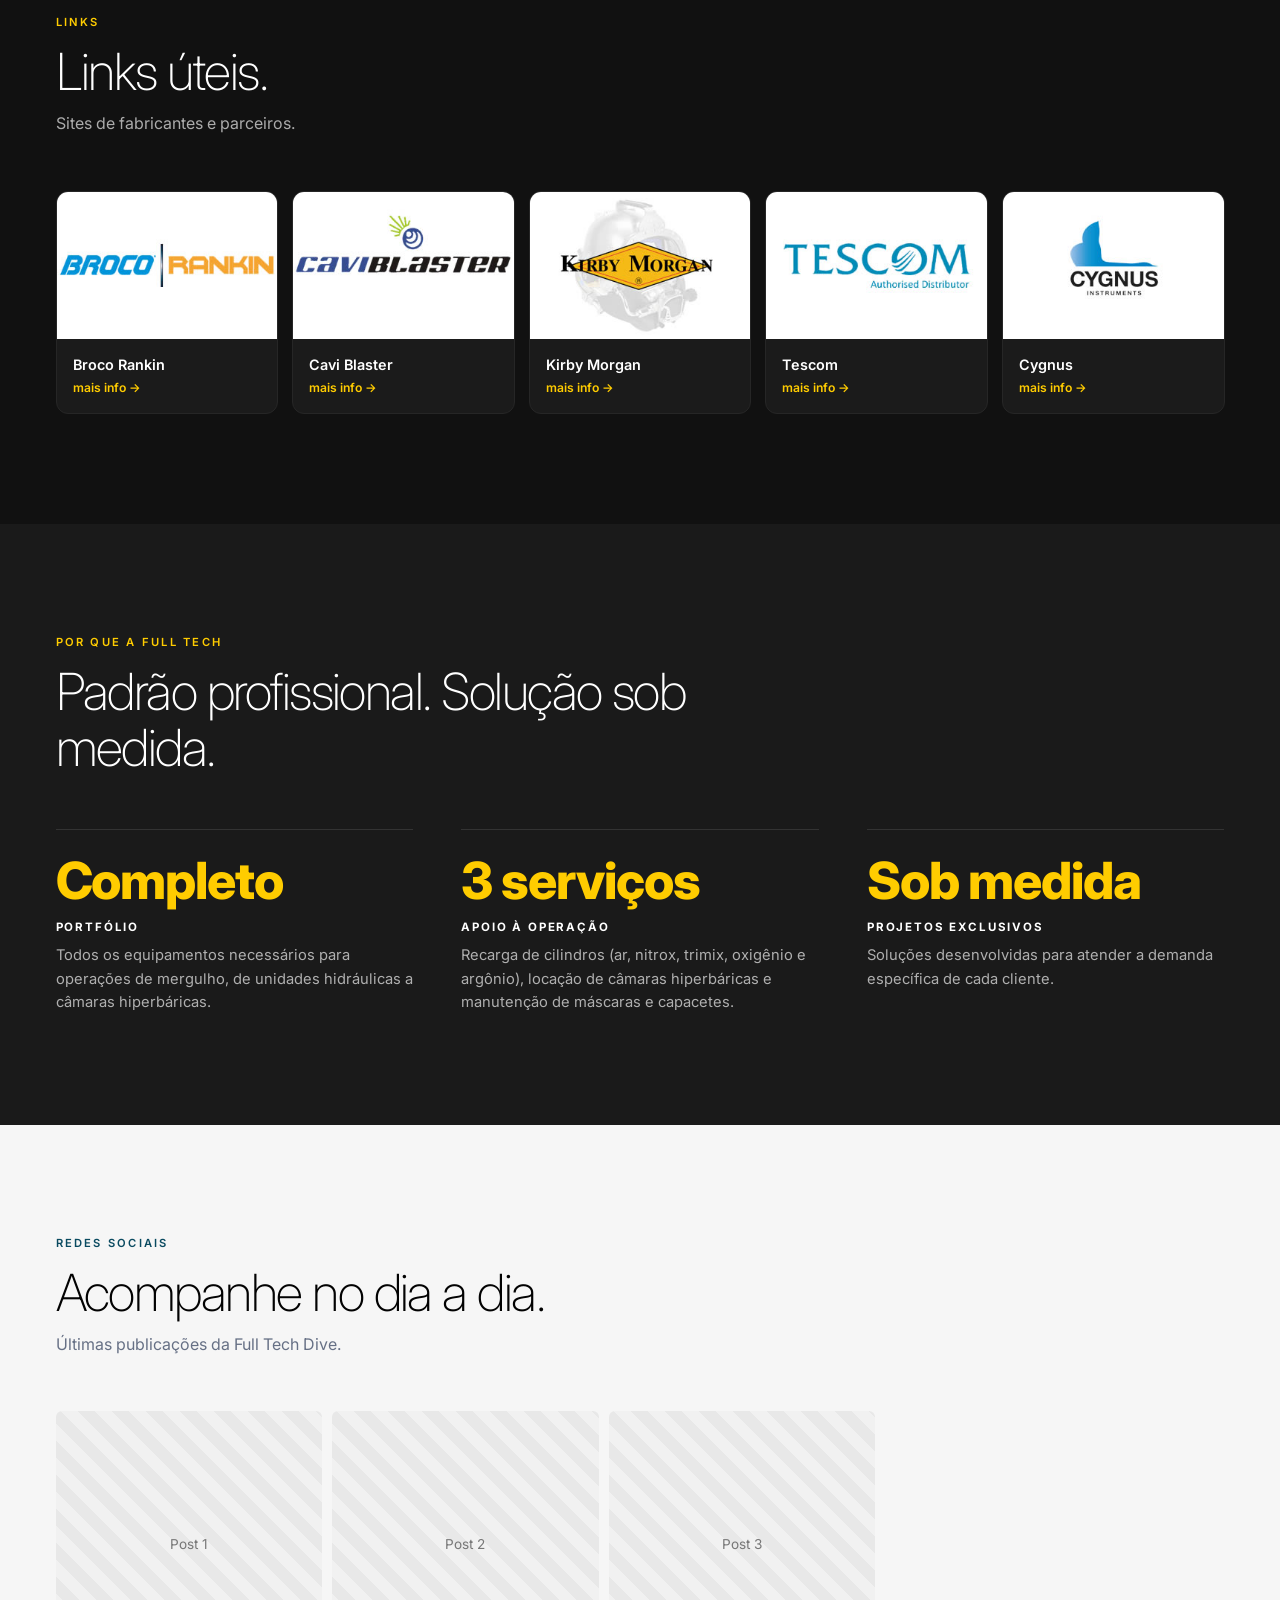
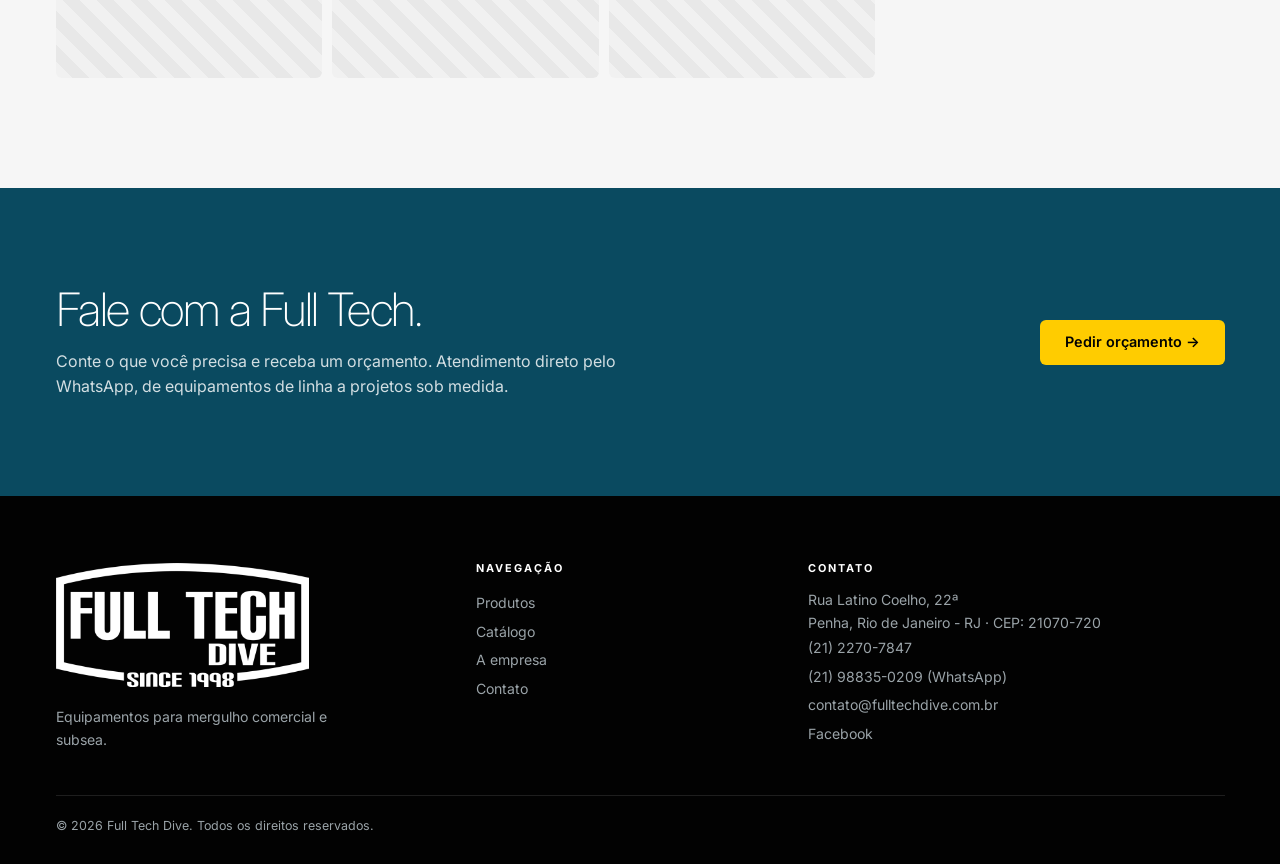
==== commit b97c4995: "Troca 'linha' por 'categoria' no painel, ajuda, manual e home Co-Authored-By: Claude Sonnet 5.5 <nor" ====
--- a/index.html
+++ b/index.html
@@ -9,7 +9,7 @@
 <link rel="preconnect" href="https://fonts.googleapis.com">
 <link rel="preconnect" href="https://fonts.gstatic.com" crossorigin>
 <link href="https://fonts.googleapis.com/css2?family=Barlow+Condensed:wght@800&family=Inter:wght@100;200;400;500;600;700;800&display=swap" rel="stylesheet">
-<link rel="stylesheet" href="assets/home2.css?v=11">
+<link rel="stylesheet" href="assets/home2.css?v=12">
 </head>
 <body>
 
@@ -57,7 +57,7 @@
   <!-- NÚMEROS -->
   <div class="stats">
     <ul class="container stats__g">
-      <li><strong data-fact="cats">13</strong><span>Linhas de produtos</span></li>
+      <li><strong data-fact="cats">13</strong><span>Categorias de produtos</span></li>
       <li><strong data-fact="prods">55</strong><span>Equipamentos</span></li>
       <li><strong>1998</strong><span>Em operação desde</span></li>
       <li><strong>Rio de Janeiro</strong><span>Sede da empresa</span></li>
@@ -86,7 +86,7 @@
         <p class="s-sub">Unidades hidráulicas, ferramentas, ar comprimido, máscaras e capacetes, câmaras hiperbáricas e inspeção.</p>
       </header>
       <ul class="p-grid" id="p-grid"></ul>
-      <p class="p-more"><a class="btn btn--dark" href="produtos.html">Ver todas as linhas →</a></p>
+      <p class="p-more"><a class="btn btn--dark" href="produtos.html">Ver todas as categorias →</a></p>
     </div>
   </section>
 
@@ -97,7 +97,7 @@
       <div class="feat__in">
         <p class="eyebrow eyebrow--y">Catálogo</p>
         <h2 class="big">Todos os equipamentos em PDF.</h2>
-        <p>Baixe o catálogo completo com as especificações técnicas de cada linha de produtos.</p>
+        <p>Baixe o catálogo completo com as especificações técnicas de cada categoria de produtos.</p>
         <div class="feat__btns">
           <a class="btn btn--y" href="catalogos.html" data-latest-doc data-label="Baixar catálogo">Baixar catálogo</a>
         </div>
@@ -113,7 +113,7 @@
         <p class="eyebrow eyebrow--y">A empresa</p>
         <h2>Conheça nosso trabalho.</h2>
         <div class="about__stats">
-          <div><strong data-fact="cats">13</strong><span>Linhas de produtos</span></div>
+          <div><strong data-fact="cats">13</strong><span>Categorias de produtos</span></div>
           <div><strong data-fact="prods">55</strong><span>Equipamentos</span></div>
           <div><strong>2021</strong><span>Catálogo atual em PDF</span></div>
           <div><strong>RJ</strong><span>Penha, Rio de Janeiro</span></div>
@@ -218,6 +218,6 @@
 <script src="assets/data/products.js"></script>
 <script src="assets/data/catalogos.js"></script>
 <script src="assets/data/links.js"></script>
-<script src="assets/home2.js?v=11"></script>
+<script src="assets/home2.js?v=12"></script>
 </body>
 </html>
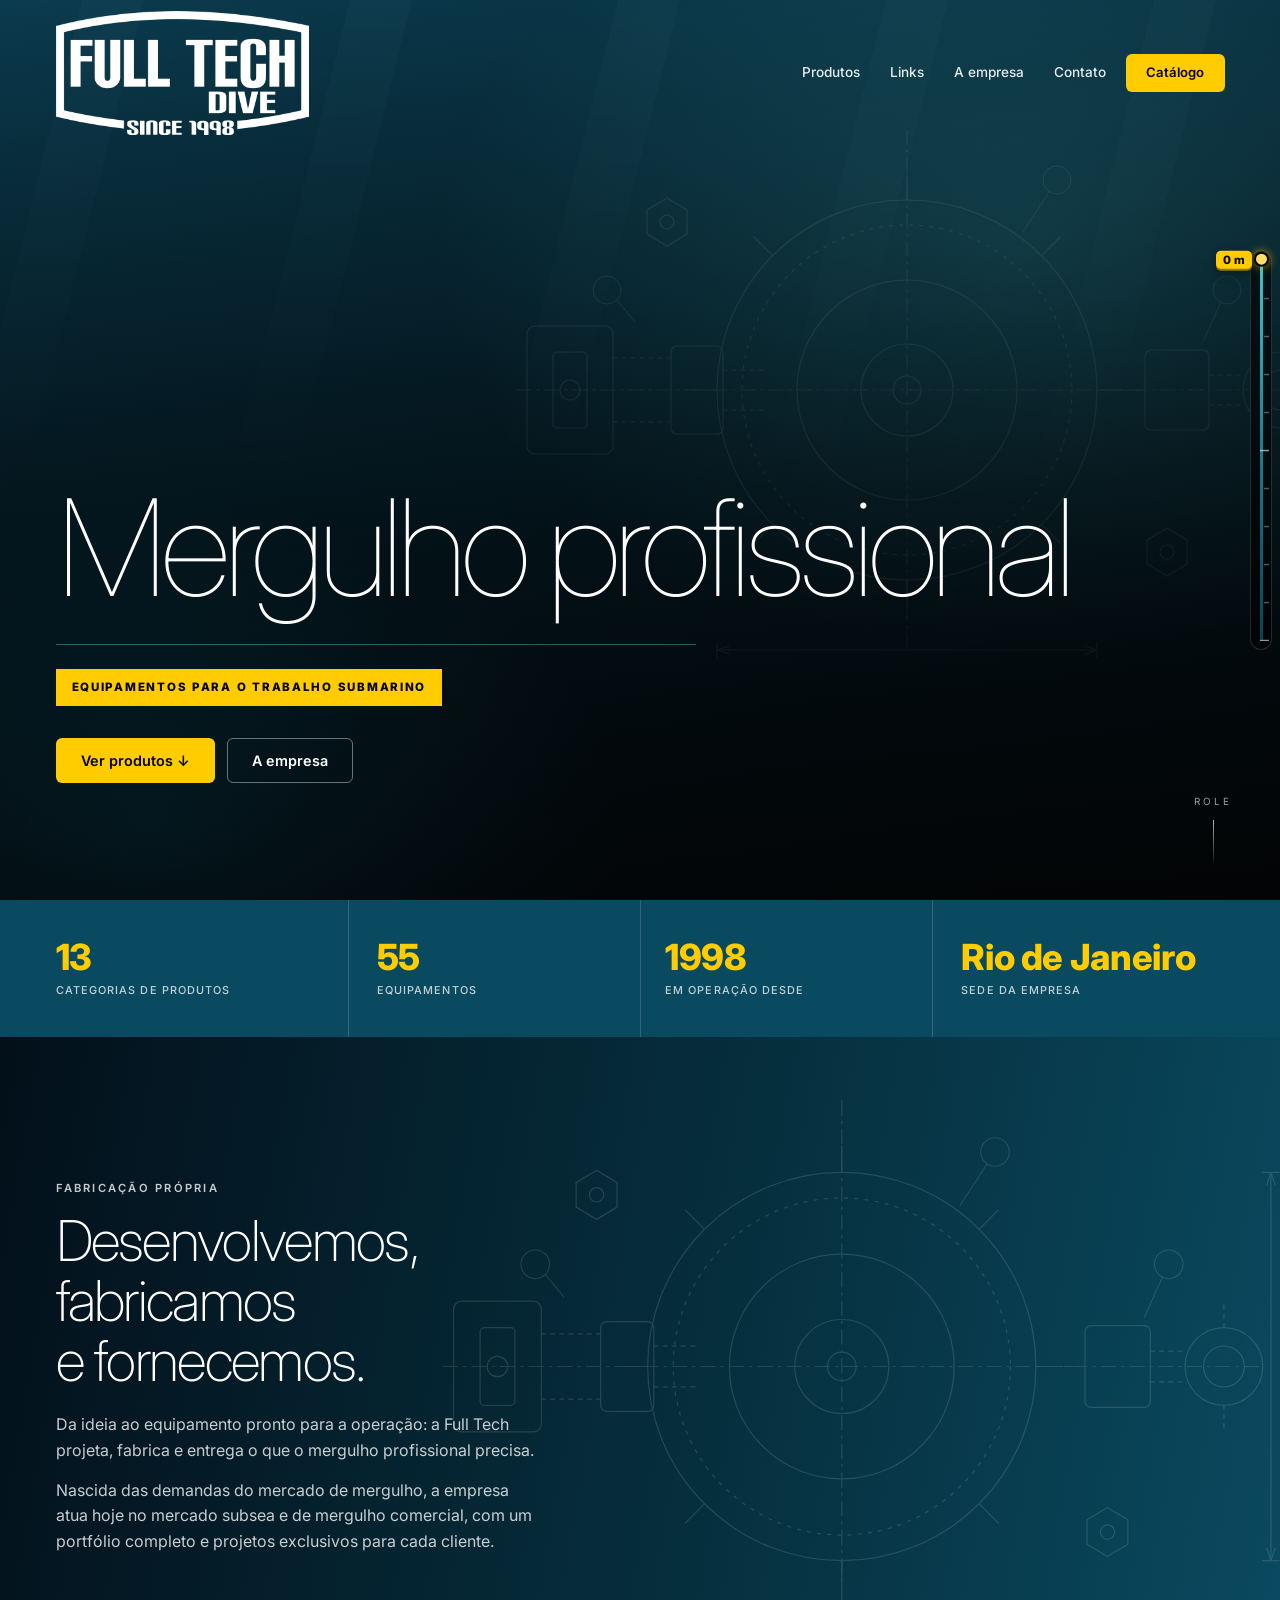
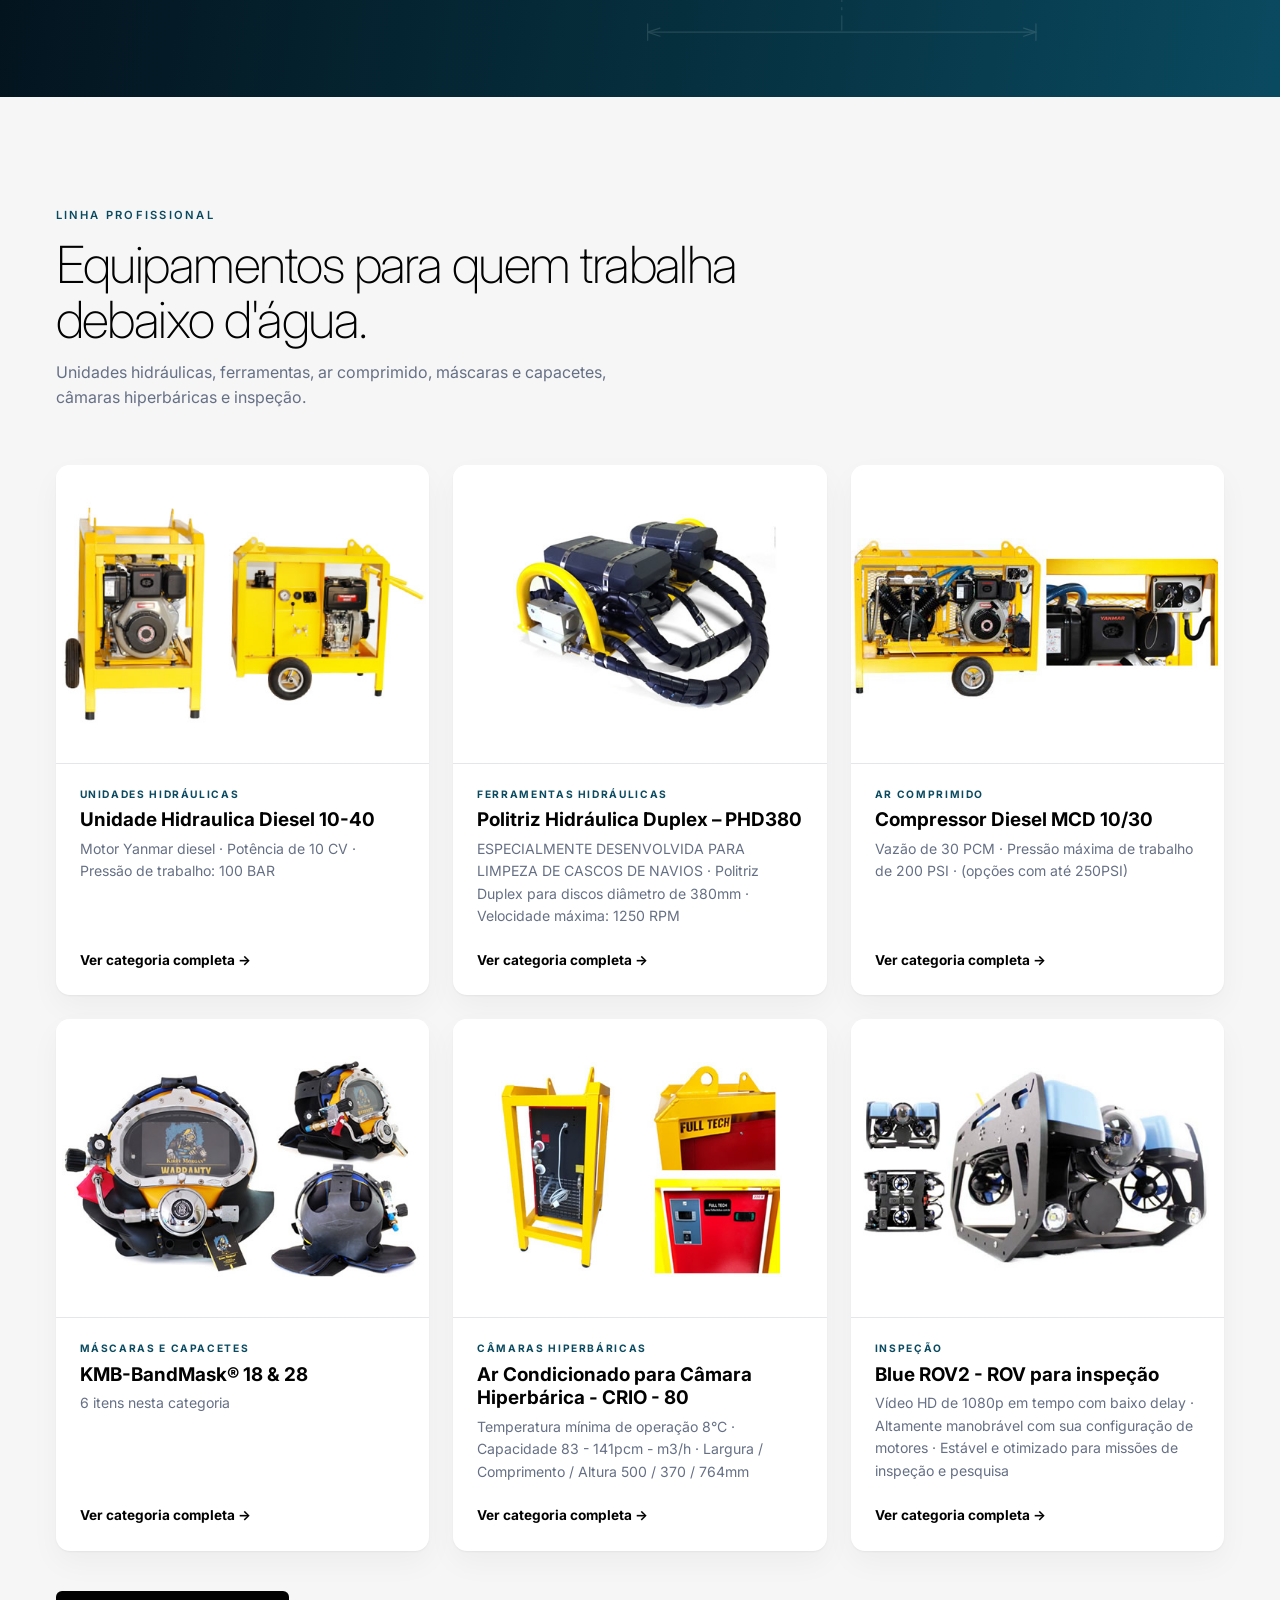
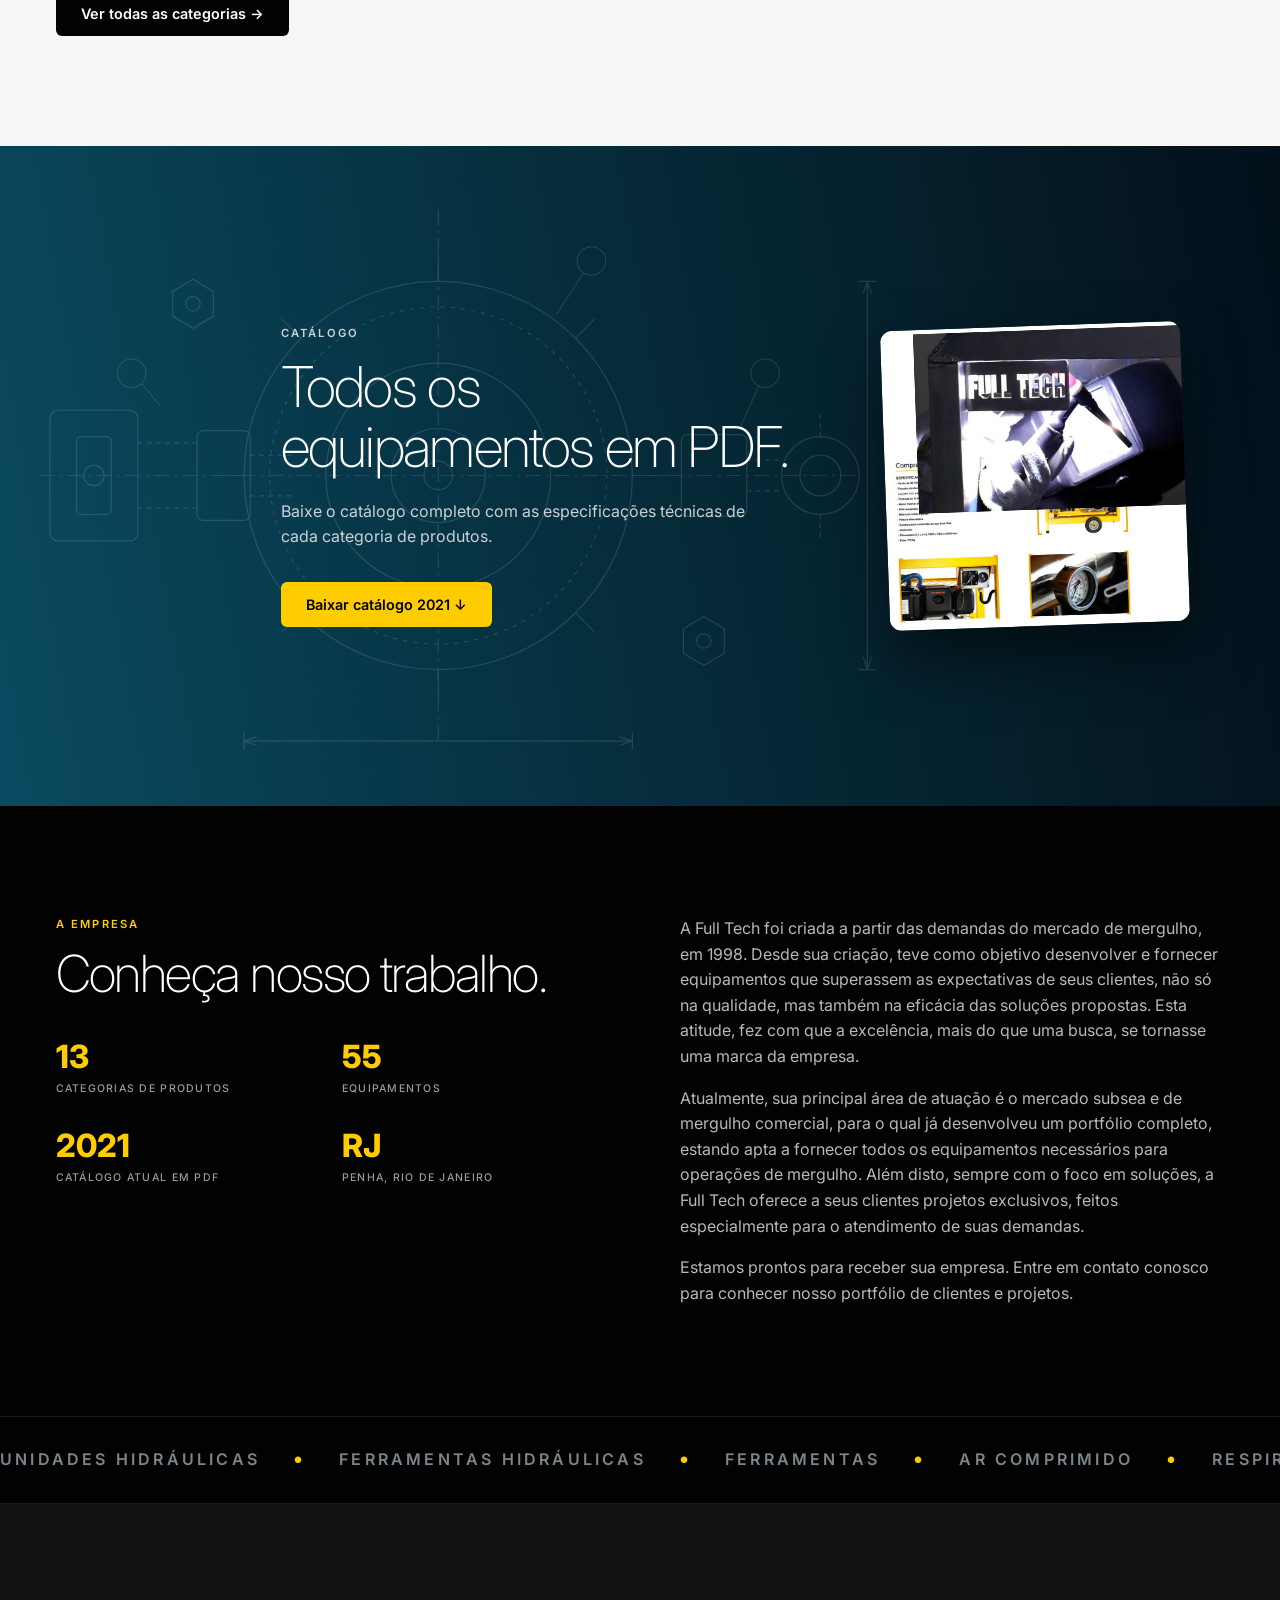
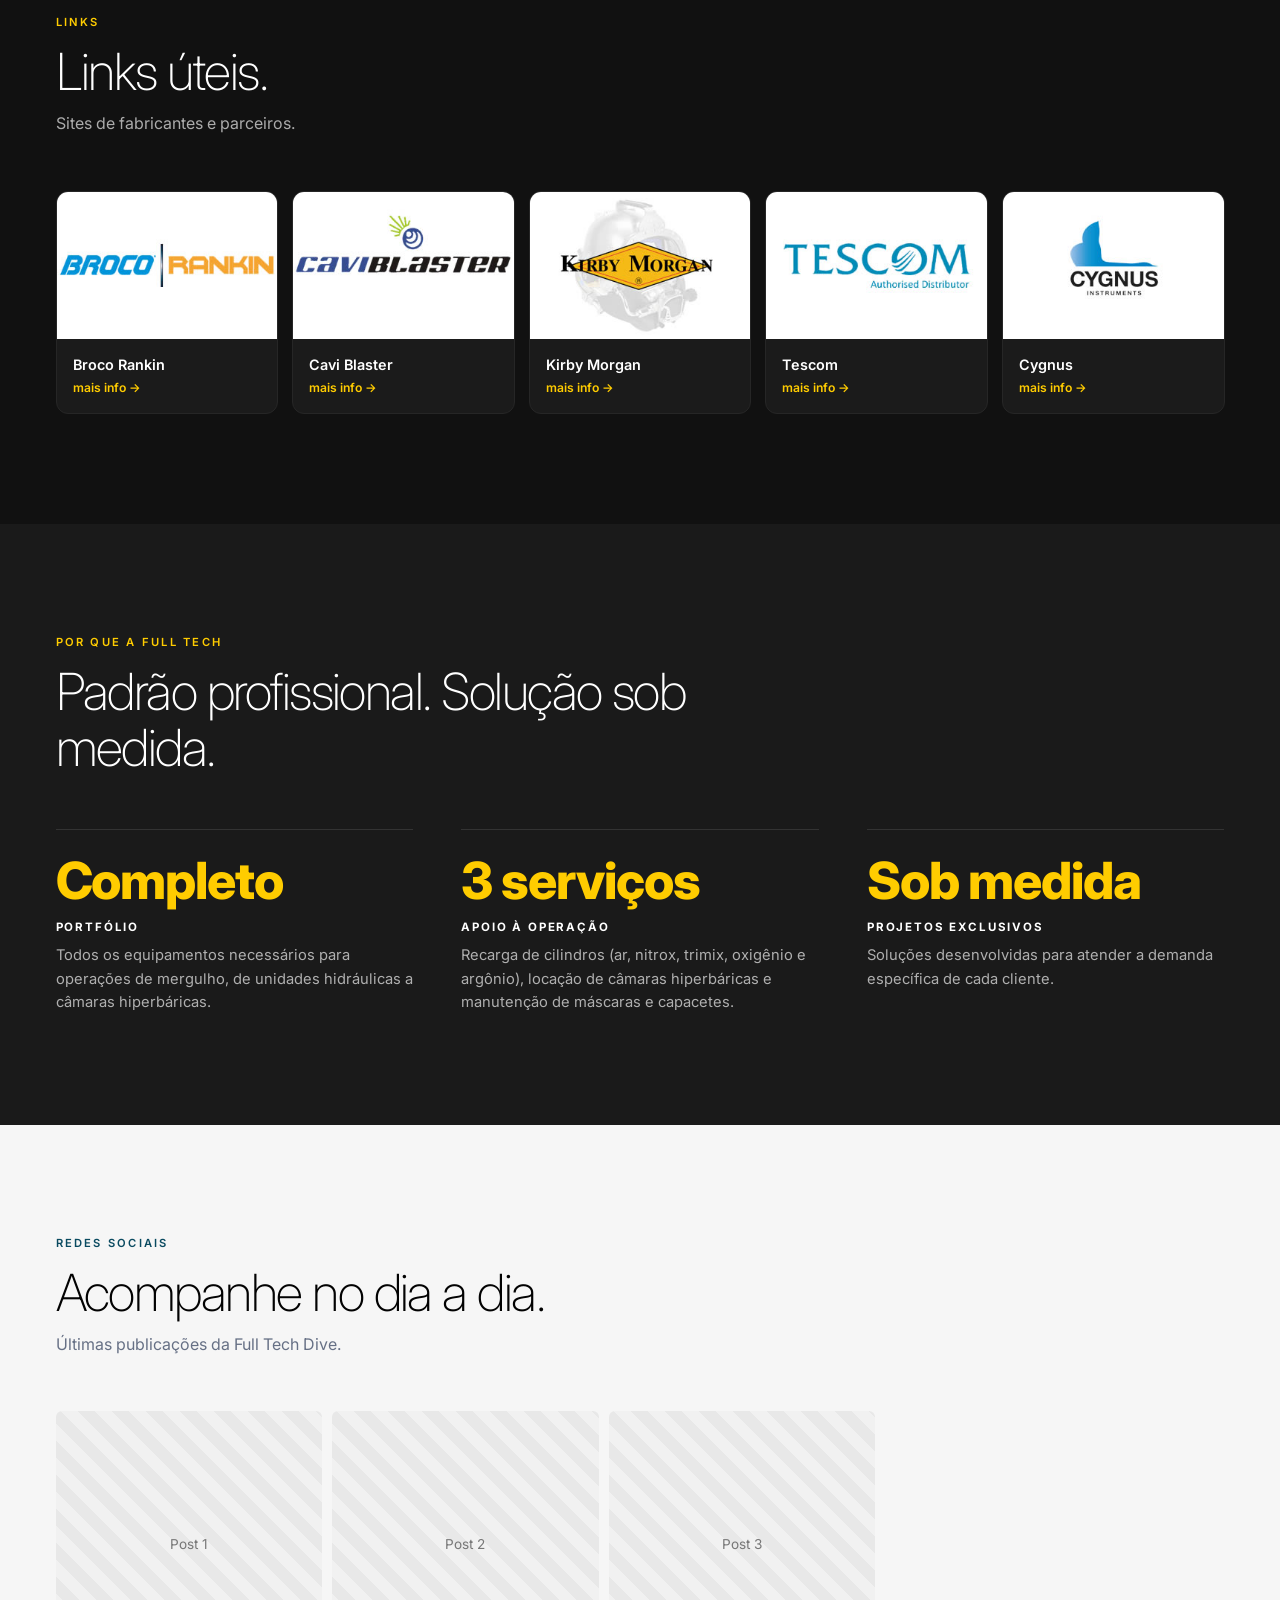
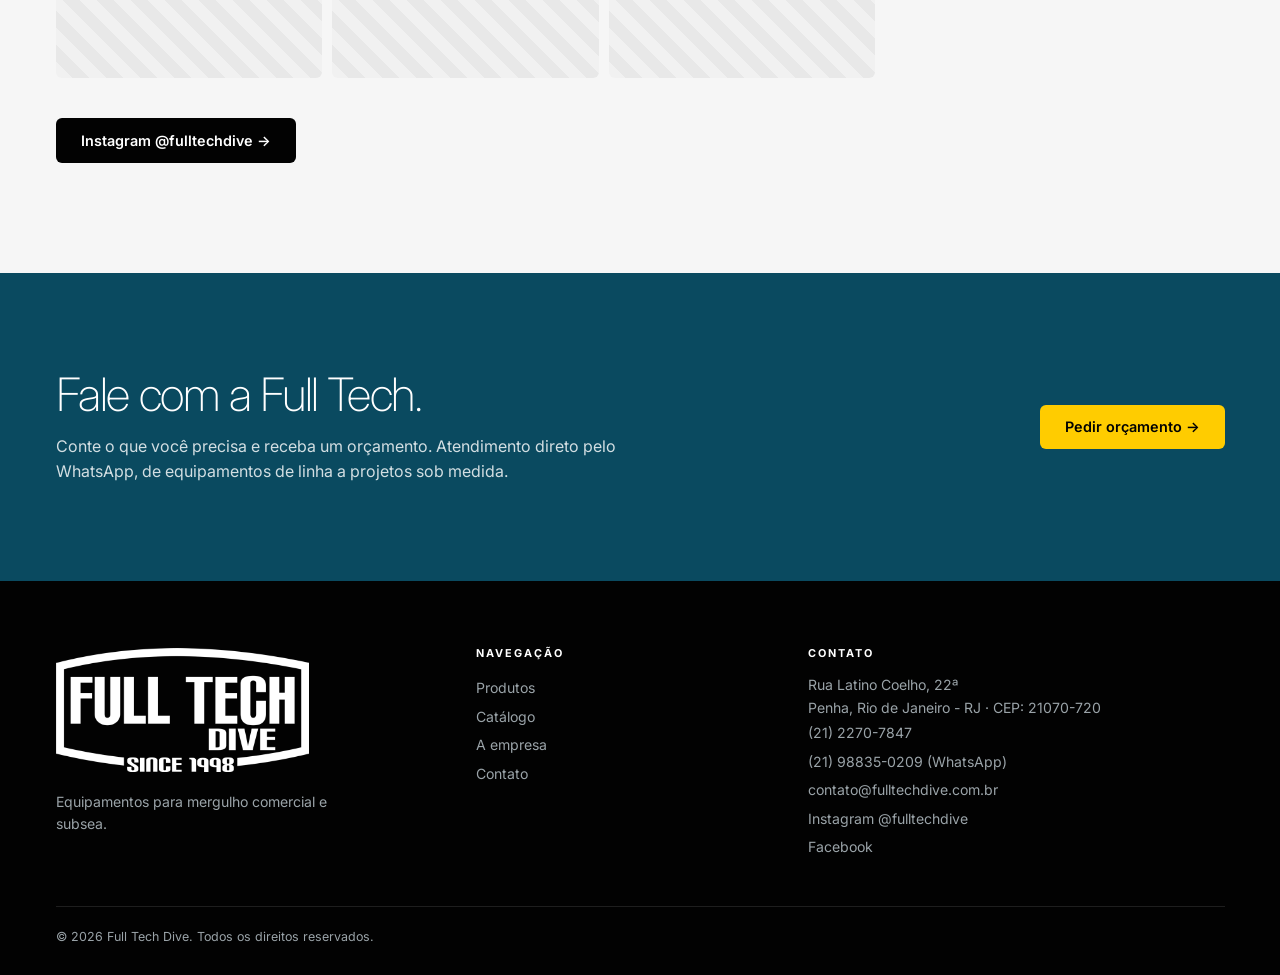
==== commit b4d9c42b: "Páginas internas no estilo da home; formulário de contato via servidor; Instagram @fulltechdive Co-A" ====
--- a/index.html
+++ b/index.html
@@ -9,7 +9,7 @@
 <link rel="preconnect" href="https://fonts.googleapis.com">
 <link rel="preconnect" href="https://fonts.gstatic.com" crossorigin>
 <link href="https://fonts.googleapis.com/css2?family=Barlow+Condensed:wght@800&family=Inter:wght@100;200;400;500;600;700;800&display=swap" rel="stylesheet">
-<link rel="stylesheet" href="assets/home2.css?v=12">
+<link rel="stylesheet" href="assets/home2.css?v=13">
 </head>
 <body>
 
@@ -174,6 +174,7 @@
         <div class="ph"><span>Post 2</span></div>
         <div class="ph"><span>Post 3</span></div>
       </div>
+      <p class="p-more"><a class="btn btn--dark" href="https://www.instagram.com/fulltechdive/" target="_blank" rel="noopener">Instagram @fulltechdive →</a></p>
     </div>
   </section>
   <!-- CHAMADA FINAL -->
@@ -208,6 +209,7 @@
         <a href="tel:+552122707847">(21) 2270-7847</a>
         <a href="tel:+5521988350209">(21) 98835-0209 (WhatsApp)</a>
         <a href="mailto:contato@fulltechdive.com.br">contato@fulltechdive.com.br</a>
+        <a href="https://www.instagram.com/fulltechdive/" target="_blank" rel="noopener">Instagram @fulltechdive</a>
         <a href="https://www.facebook.com/fulltechdive/" target="_blank" rel="noopener">Facebook</a>
       </div>
     </div>
